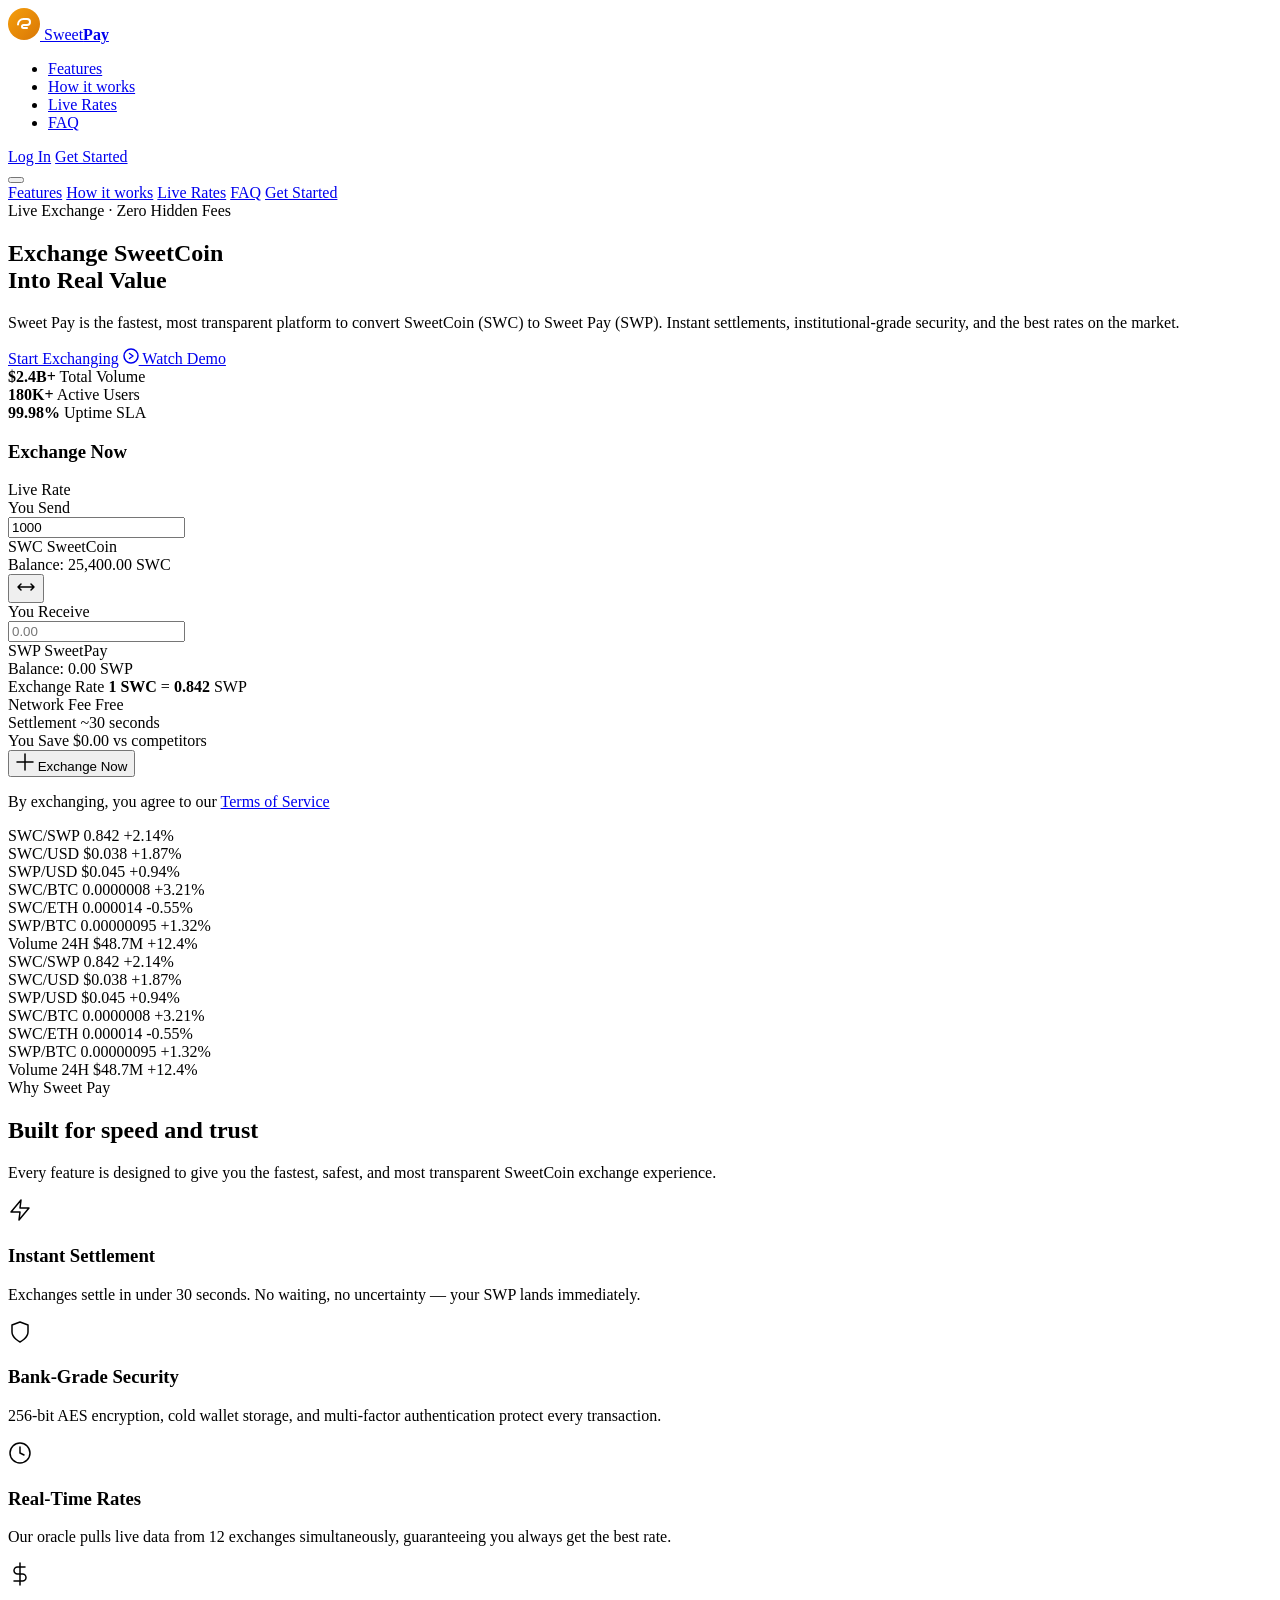
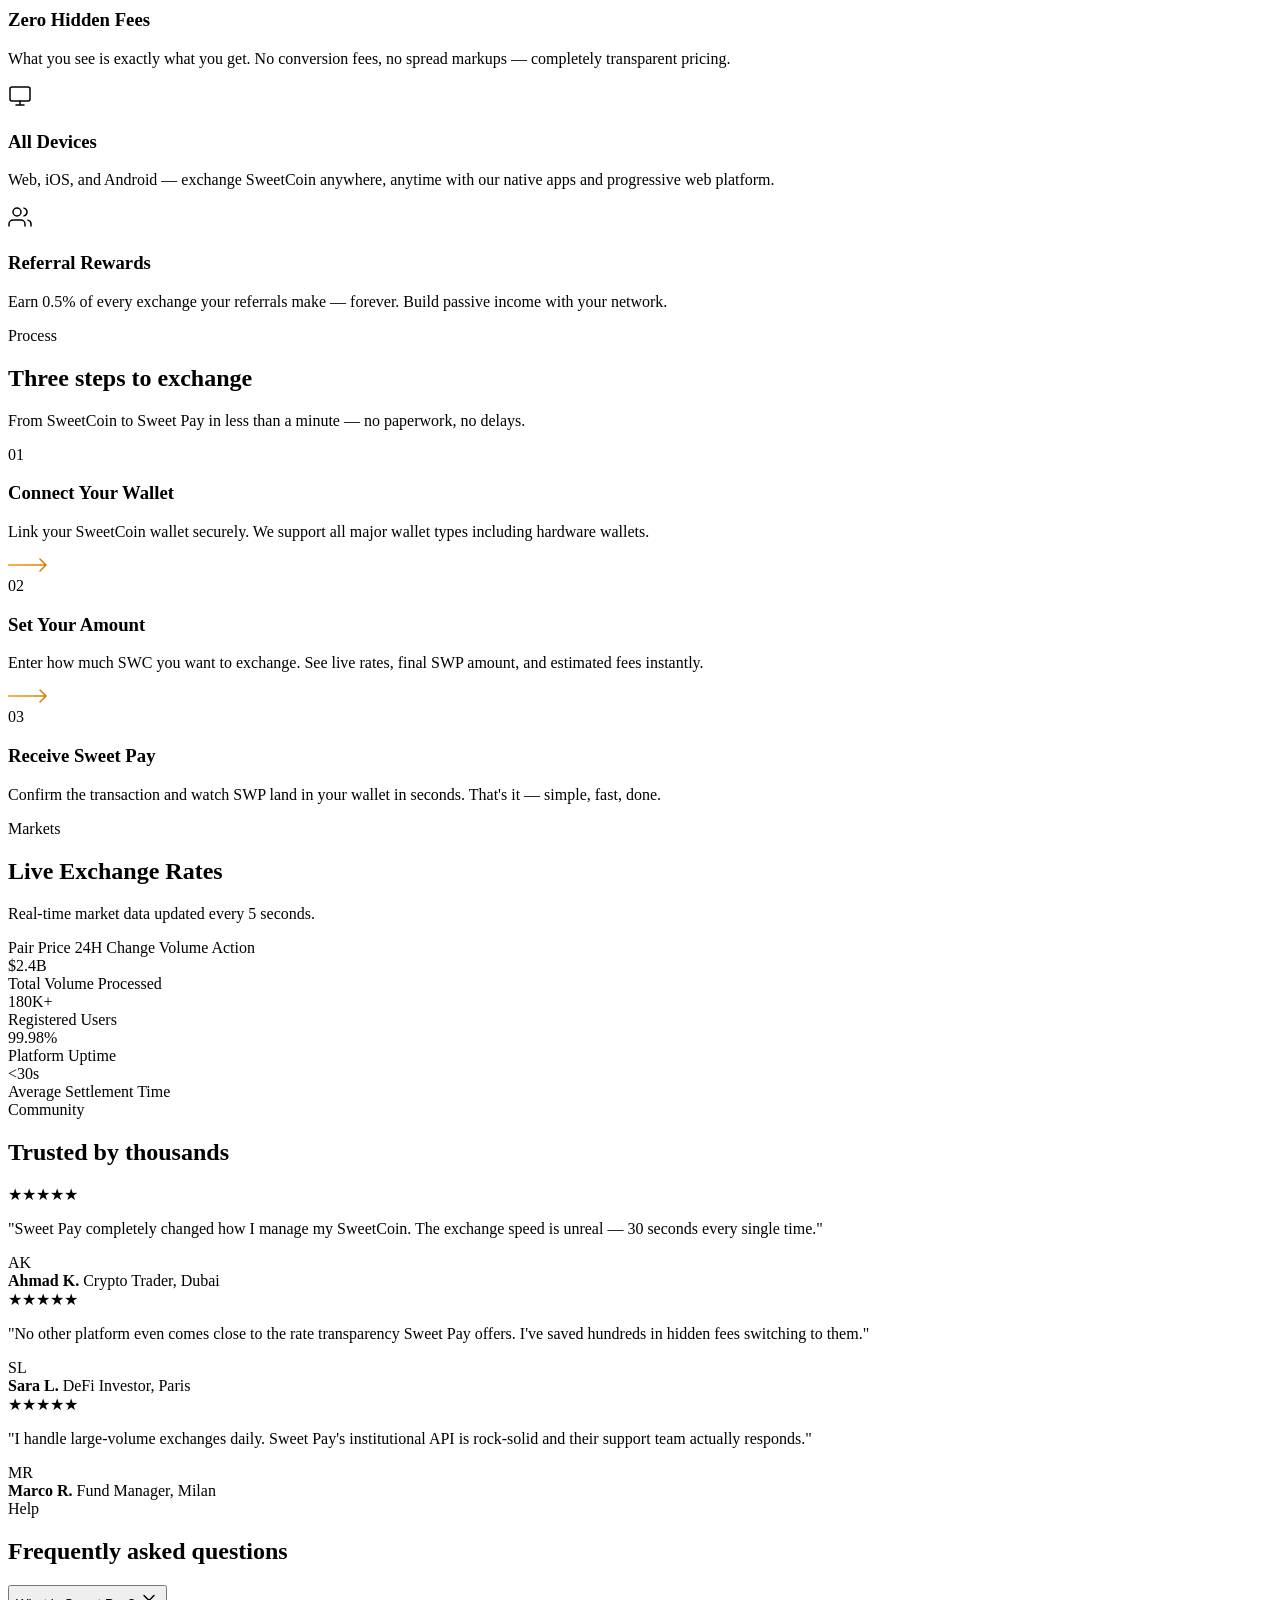
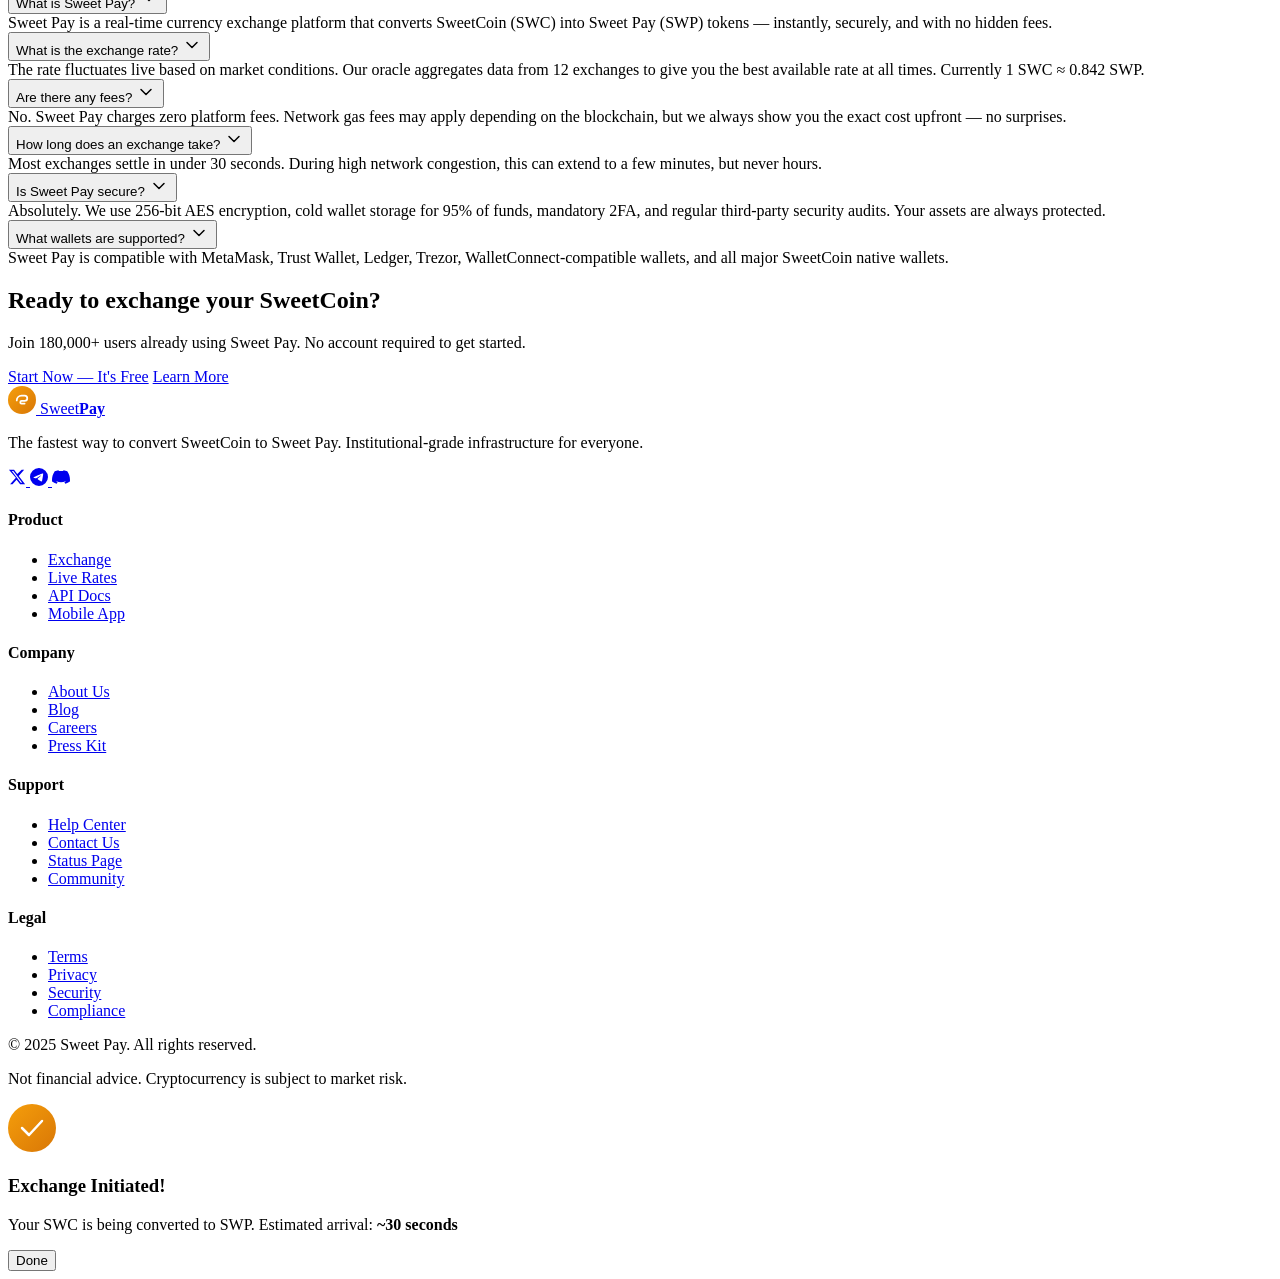
==== index.html @ 06b10bc6 "Add index.html" ====
<!DOCTYPE html>
<html lang="en">
<head>
  <meta charset="UTF-8" />
  <meta name="viewport" content="width=device-width, initial-scale=1.0" />
  <title>Sweet Pay — SweetCoin Exchange</title>
  <meta name="description" content="Sweet Pay is the fastest, most secure platform to convert SweetCoin (SWC) into Sweet Pay (SWP) instantly." />
  <link rel="icon" href="assets/images/favicon.svg" type="image/svg+xml" />
  <link rel="preconnect" href="https://fonts.googleapis.com" />
  <link rel="preconnect" href="https://fonts.gstatic.com" crossorigin />
  <link href="https://fonts.googleapis.com/css2?family=Inter:wght@300;400;500;600;700;800;900&family=Space+Grotesk:wght@400;500;600;700&display=swap" rel="stylesheet" />
  <link rel="stylesheet" href="assets/css/style.css" />
</head>
<body>

  <!-- NAV -->
  <nav class="nav" id="nav">
    <div class="nav__container">
      <a href="#" class="nav__logo">
        <span class="nav__logo-icon">
          <svg width="32" height="32" viewBox="0 0 32 32" fill="none"><circle cx="16" cy="16" r="16" fill="url(#lg1)"/><path d="M10 16.5C10 13.462 12.462 11 15.5 11H19a3 3 0 010 6h-3.5a1.5 1.5 0 000 3H19" stroke="#fff" stroke-width="2" stroke-linecap="round"/><defs><linearGradient id="lg1" x1="0" y1="0" x2="32" y2="32" gradientUnits="userSpaceOnUse"><stop stop-color="#f59e0b"/><stop offset="1" stop-color="#d97706"/></linearGradient></defs></svg>
        </span>
        <span>Sweet<strong>Pay</strong></span>
      </a>
      <ul class="nav__links">
        <li><a href="#features">Features</a></li>
        <li><a href="#how">How it works</a></li>
        <li><a href="#rates">Live Rates</a></li>
        <li><a href="#faq">FAQ</a></li>
      </ul>
      <div class="nav__actions">
        <a href="#exchange" class="btn btn--ghost">Log In</a>
        <a href="#exchange" class="btn btn--primary">Get Started</a>
      </div>
      <button class="nav__burger" id="burger" aria-label="Menu">
        <span></span><span></span><span></span>
      </button>
    </div>
    <div class="nav__mobile" id="mobile-menu">
      <a href="#features">Features</a>
      <a href="#how">How it works</a>
      <a href="#rates">Live Rates</a>
      <a href="#faq">FAQ</a>
      <a href="#exchange" class="btn btn--primary">Get Started</a>
    </div>
  </nav>

  <!-- HERO -->
  <section class="hero">
    <div class="hero__bg">
      <div class="hero__orb hero__orb--1"></div>
      <div class="hero__orb hero__orb--2"></div>
      <div class="hero__orb hero__orb--3"></div>
      <div class="hero__grid"></div>
    </div>
    <div class="container">
      <div class="hero__inner">
        <div class="hero__text" data-animate="fade-up">
          <div class="hero__badge">
            <span class="badge__dot"></span>
            Live Exchange · Zero Hidden Fees
          </div>
          <h1 class="hero__title">
            Exchange <span class="gradient-text">SweetCoin</span><br/>
            Into Real Value
          </h1>
          <p class="hero__subtitle">
            Sweet Pay is the fastest, most transparent platform to convert SweetCoin (SWC) to Sweet Pay (SWP). Instant settlements, institutional-grade security, and the best rates on the market.
          </p>
          <div class="hero__cta">
            <a href="#exchange" class="btn btn--primary btn--lg">Start Exchanging</a>
            <a href="#how" class="btn btn--ghost btn--lg">
              <svg width="16" height="16" viewBox="0 0 16 16" fill="none"><circle cx="8" cy="8" r="7" stroke="currentColor" stroke-width="1.5"/><path d="M6.5 5.5L10 8l-3.5 2.5" stroke="currentColor" stroke-width="1.5" stroke-linecap="round" stroke-linejoin="round"/></svg>
              Watch Demo
            </a>
          </div>
          <div class="hero__trust">
            <div class="trust__item">
              <strong>$2.4B+</strong>
              <span>Total Volume</span>
            </div>
            <div class="trust__divider"></div>
            <div class="trust__item">
              <strong>180K+</strong>
              <span>Active Users</span>
            </div>
            <div class="trust__divider"></div>
            <div class="trust__item">
              <strong>99.98%</strong>
              <span>Uptime SLA</span>
            </div>
          </div>
        </div>

        <!-- EXCHANGE WIDGET -->
        <div class="widget" id="exchange" data-animate="fade-left">
          <div class="widget__header">
            <h3>Exchange Now</h3>
            <div class="widget__rate-badge">
              <span class="rate__live"></span>
              Live Rate
            </div>
          </div>

          <div class="widget__body">
            <div class="field">
              <label class="field__label">You Send</label>
              <div class="field__input-wrap">
                <input type="number" id="swc-input" class="field__input" placeholder="0.00" value="1000" />
                <div class="field__token">
                  <span class="token__icon token__icon--swc">SWC</span>
                  <span class="token__name">SweetCoin</span>
                </div>
              </div>
              <div class="field__balance">Balance: <span id="swc-balance">25,400.00</span> SWC</div>
            </div>

            <button class="swap-btn" id="swap-btn" title="Swap currencies">
              <svg width="20" height="20" viewBox="0 0 20 20" fill="none"><path d="M5 7l-3 3 3 3M15 13l3-3-3-3M2 10h16" stroke="currentColor" stroke-width="1.5" stroke-linecap="round" stroke-linejoin="round"/></svg>
            </button>

            <div class="field">
              <label class="field__label">You Receive</label>
              <div class="field__input-wrap">
                <input type="number" id="swp-output" class="field__input field__input--output" placeholder="0.00" readonly />
                <div class="field__token">
                  <span class="token__icon token__icon--swp">SWP</span>
                  <span class="token__name">SweetPay</span>
                </div>
              </div>
              <div class="field__balance">Balance: <span id="swp-balance">0.00</span> SWP</div>
            </div>

            <div class="widget__info">
              <div class="info__row">
                <span>Exchange Rate</span>
                <span id="rate-display"><strong>1 SWC</strong> = <strong class="gradient-text" id="rate-val">0.842</strong> SWP</span>
              </div>
              <div class="info__row">
                <span>Network Fee</span>
                <span class="info__green">Free</span>
              </div>
              <div class="info__row">
                <span>Settlement</span>
                <span>~30 seconds</span>
              </div>
              <div class="info__row">
                <span>You Save</span>
                <span class="info__green" id="save-val">$0.00 vs competitors</span>
              </div>
            </div>

            <button class="btn btn--primary btn--full" id="exchange-btn">
              <svg width="18" height="18" viewBox="0 0 18 18" fill="none"><path d="M9 1v16M1 9h16" stroke="currentColor" stroke-width="1.5" stroke-linecap="round"/></svg>
              Exchange Now
            </button>

            <p class="widget__note">By exchanging, you agree to our <a href="#">Terms of Service</a></p>
          </div>
        </div>
      </div>
    </div>
  </section>

  <!-- TICKER -->
  <div class="ticker">
    <div class="ticker__track" id="ticker-track">
      <div class="ticker__item"><span class="ticker__sym">SWC/SWP</span> <span class="ticker__price" id="t1">0.842</span> <span class="ticker__up">+2.14%</span></div>
      <div class="ticker__item"><span class="ticker__sym">SWC/USD</span> <span class="ticker__price">$0.038</span> <span class="ticker__up">+1.87%</span></div>
      <div class="ticker__item"><span class="ticker__sym">SWP/USD</span> <span class="ticker__price">$0.045</span> <span class="ticker__up">+0.94%</span></div>
      <div class="ticker__item"><span class="ticker__sym">SWC/BTC</span> <span class="ticker__price">0.0000008</span> <span class="ticker__up">+3.21%</span></div>
      <div class="ticker__item"><span class="ticker__sym">SWC/ETH</span> <span class="ticker__price">0.000014</span> <span class="ticker__down">-0.55%</span></div>
      <div class="ticker__item"><span class="ticker__sym">SWP/BTC</span> <span class="ticker__price">0.00000095</span> <span class="ticker__up">+1.32%</span></div>
      <div class="ticker__item"><span class="ticker__sym">Volume 24H</span> <span class="ticker__price">$48.7M</span> <span class="ticker__up">+12.4%</span></div>
      <!-- duplicated for infinite scroll -->
      <div class="ticker__item"><span class="ticker__sym">SWC/SWP</span> <span class="ticker__price">0.842</span> <span class="ticker__up">+2.14%</span></div>
      <div class="ticker__item"><span class="ticker__sym">SWC/USD</span> <span class="ticker__price">$0.038</span> <span class="ticker__up">+1.87%</span></div>
      <div class="ticker__item"><span class="ticker__sym">SWP/USD</span> <span class="ticker__price">$0.045</span> <span class="ticker__up">+0.94%</span></div>
      <div class="ticker__item"><span class="ticker__sym">SWC/BTC</span> <span class="ticker__price">0.0000008</span> <span class="ticker__up">+3.21%</span></div>
      <div class="ticker__item"><span class="ticker__sym">SWC/ETH</span> <span class="ticker__price">0.000014</span> <span class="ticker__down">-0.55%</span></div>
      <div class="ticker__item"><span class="ticker__sym">SWP/BTC</span> <span class="ticker__price">0.00000095</span> <span class="ticker__up">+1.32%</span></div>
      <div class="ticker__item"><span class="ticker__sym">Volume 24H</span> <span class="ticker__price">$48.7M</span> <span class="ticker__up">+12.4%</span></div>
    </div>
  </div>

  <!-- FEATURES -->
  <section class="section" id="features">
    <div class="container">
      <div class="section__header" data-animate="fade-up">
        <div class="section__label">Why Sweet Pay</div>
        <h2 class="section__title">Built for <span class="gradient-text">speed</span> and <span class="gradient-text">trust</span></h2>
        <p class="section__desc">Every feature is designed to give you the fastest, safest, and most transparent SweetCoin exchange experience.</p>
      </div>
      <div class="features__grid">
        <div class="feature-card" data-animate="fade-up" style="--delay: 0s">
          <div class="feature-card__icon">
            <svg width="24" height="24" viewBox="0 0 24 24" fill="none"><path d="M13 2L3 14h9l-1 8 10-12h-9l1-8z" stroke="currentColor" stroke-width="1.5" stroke-linecap="round" stroke-linejoin="round"/></svg>
          </div>
          <h3>Instant Settlement</h3>
          <p>Exchanges settle in under 30 seconds. No waiting, no uncertainty — your SWP lands immediately.</p>
        </div>
        <div class="feature-card" data-animate="fade-up" style="--delay: 0.1s">
          <div class="feature-card__icon">
            <svg width="24" height="24" viewBox="0 0 24 24" fill="none"><path d="M12 22s8-4 8-10V5l-8-3-8 3v7c0 6 8 10 8 10z" stroke="currentColor" stroke-width="1.5" stroke-linecap="round" stroke-linejoin="round"/></svg>
          </div>
          <h3>Bank-Grade Security</h3>
          <p>256-bit AES encryption, cold wallet storage, and multi-factor authentication protect every transaction.</p>
        </div>
        <div class="feature-card" data-animate="fade-up" style="--delay: 0.2s">
          <div class="feature-card__icon">
            <svg width="24" height="24" viewBox="0 0 24 24" fill="none"><circle cx="12" cy="12" r="10" stroke="currentColor" stroke-width="1.5"/><path d="M12 6v6l4 2" stroke="currentColor" stroke-width="1.5" stroke-linecap="round"/></svg>
          </div>
          <h3>Real-Time Rates</h3>
          <p>Our oracle pulls live data from 12 exchanges simultaneously, guaranteeing you always get the best rate.</p>
        </div>
        <div class="feature-card" data-animate="fade-up" style="--delay: 0.3s">
          <div class="feature-card__icon">
            <svg width="24" height="24" viewBox="0 0 24 24" fill="none"><path d="M12 1v22M17 5H9.5a3.5 3.5 0 100 7h5a3.5 3.5 0 110 7H6" stroke="currentColor" stroke-width="1.5" stroke-linecap="round" stroke-linejoin="round"/></svg>
          </div>
          <h3>Zero Hidden Fees</h3>
          <p>What you see is exactly what you get. No conversion fees, no spread markups — completely transparent pricing.</p>
        </div>
        <div class="feature-card" data-animate="fade-up" style="--delay: 0.4s">
          <div class="feature-card__icon">
            <svg width="24" height="24" viewBox="0 0 24 24" fill="none"><rect x="2" y="3" width="20" height="14" rx="2" stroke="currentColor" stroke-width="1.5"/><path d="M8 21h8M12 17v4" stroke="currentColor" stroke-width="1.5" stroke-linecap="round"/></svg>
          </div>
          <h3>All Devices</h3>
          <p>Web, iOS, and Android — exchange SweetCoin anywhere, anytime with our native apps and progressive web platform.</p>
        </div>
        <div class="feature-card" data-animate="fade-up" style="--delay: 0.5s">
          <div class="feature-card__icon">
            <svg width="24" height="24" viewBox="0 0 24 24" fill="none"><path d="M17 21v-2a4 4 0 00-4-4H5a4 4 0 00-4 4v2M9 11a4 4 0 100-8 4 4 0 000 8zM23 21v-2a4 4 0 00-3-3.87M16 3.13a4 4 0 010 7.75" stroke="currentColor" stroke-width="1.5" stroke-linecap="round" stroke-linejoin="round"/></svg>
          </div>
          <h3>Referral Rewards</h3>
          <p>Earn 0.5% of every exchange your referrals make — forever. Build passive income with your network.</p>
        </div>
      </div>
    </div>
  </section>

  <!-- HOW IT WORKS -->
  <section class="section section--dark" id="how">
    <div class="container">
      <div class="section__header" data-animate="fade-up">
        <div class="section__label">Process</div>
        <h2 class="section__title">Three steps to <span class="gradient-text">exchange</span></h2>
        <p class="section__desc">From SweetCoin to Sweet Pay in less than a minute — no paperwork, no delays.</p>
      </div>
      <div class="steps">
        <div class="step" data-animate="fade-up" style="--delay: 0s">
          <div class="step__number">01</div>
          <div class="step__content">
            <h3>Connect Your Wallet</h3>
            <p>Link your SweetCoin wallet securely. We support all major wallet types including hardware wallets.</p>
          </div>
        </div>
        <div class="step__arrow">
          <svg width="40" height="16" viewBox="0 0 40 16" fill="none"><path d="M0 8h38M32 2l6 6-6 6" stroke="url(#ag)" stroke-width="1.5" stroke-linecap="round" stroke-linejoin="round"/><defs><linearGradient id="ag" x1="0" y1="8" x2="40" y2="8" gradientUnits="userSpaceOnUse"><stop stop-color="#f59e0b"/><stop offset="1" stop-color="#d97706"/></linearGradient></defs></svg>
        </div>
        <div class="step" data-animate="fade-up" style="--delay: 0.15s">
          <div class="step__number">02</div>
          <div class="step__content">
            <h3>Set Your Amount</h3>
            <p>Enter how much SWC you want to exchange. See live rates, final SWP amount, and estimated fees instantly.</p>
          </div>
        </div>
        <div class="step__arrow">
          <svg width="40" height="16" viewBox="0 0 40 16" fill="none"><path d="M0 8h38M32 2l6 6-6 6" stroke="url(#ag2)" stroke-width="1.5" stroke-linecap="round" stroke-linejoin="round"/><defs><linearGradient id="ag2" x1="0" y1="8" x2="40" y2="8" gradientUnits="userSpaceOnUse"><stop stop-color="#f59e0b"/><stop offset="1" stop-color="#d97706"/></linearGradient></defs></svg>
        </div>
        <div class="step" data-animate="fade-up" style="--delay: 0.3s">
          <div class="step__number">03</div>
          <div class="step__content">
            <h3>Receive Sweet Pay</h3>
            <p>Confirm the transaction and watch SWP land in your wallet in seconds. That's it — simple, fast, done.</p>
          </div>
        </div>
      </div>
    </div>
  </section>

  <!-- LIVE RATES -->
  <section class="section" id="rates">
    <div class="container">
      <div class="section__header" data-animate="fade-up">
        <div class="section__label">Markets</div>
        <h2 class="section__title">Live <span class="gradient-text">Exchange Rates</span></h2>
        <p class="section__desc">Real-time market data updated every 5 seconds.</p>
      </div>
      <div class="rates-table" data-animate="fade-up">
        <div class="rates-table__header">
          <span>Pair</span>
          <span>Price</span>
          <span>24H Change</span>
          <span>Volume</span>
          <span>Action</span>
        </div>
        <div class="rates-table__body" id="rates-body">
          <!-- populated by JS -->
        </div>
      </div>
    </div>
  </section>

  <!-- STATS -->
  <section class="section stats-section">
    <div class="container">
      <div class="stats__grid">
        <div class="stat-card" data-animate="fade-up" style="--delay:0s">
          <div class="stat-card__value" data-count="2400000000">$2.4B</div>
          <div class="stat-card__label">Total Volume Processed</div>
        </div>
        <div class="stat-card" data-animate="fade-up" style="--delay:0.1s">
          <div class="stat-card__value" data-count="180000">180K+</div>
          <div class="stat-card__label">Registered Users</div>
        </div>
        <div class="stat-card" data-animate="fade-up" style="--delay:0.2s">
          <div class="stat-card__value">99.98%</div>
          <div class="stat-card__label">Platform Uptime</div>
        </div>
        <div class="stat-card" data-animate="fade-up" style="--delay:0.3s">
          <div class="stat-card__value">&lt;30s</div>
          <div class="stat-card__label">Average Settlement Time</div>
        </div>
      </div>
    </div>
  </section>

  <!-- TESTIMONIALS -->
  <section class="section section--dark">
    <div class="container">
      <div class="section__header" data-animate="fade-up">
        <div class="section__label">Community</div>
        <h2 class="section__title">Trusted by <span class="gradient-text">thousands</span></h2>
      </div>
      <div class="testimonials" data-animate="fade-up">
        <div class="testimonial">
          <div class="testimonial__stars">★★★★★</div>
          <p>"Sweet Pay completely changed how I manage my SweetCoin. The exchange speed is unreal — 30 seconds every single time."</p>
          <div class="testimonial__author">
            <div class="testimonial__avatar">AK</div>
            <div>
              <strong>Ahmad K.</strong>
              <span>Crypto Trader, Dubai</span>
            </div>
          </div>
        </div>
        <div class="testimonial">
          <div class="testimonial__stars">★★★★★</div>
          <p>"No other platform even comes close to the rate transparency Sweet Pay offers. I've saved hundreds in hidden fees switching to them."</p>
          <div class="testimonial__author">
            <div class="testimonial__avatar">SL</div>
            <div>
              <strong>Sara L.</strong>
              <span>DeFi Investor, Paris</span>
            </div>
          </div>
        </div>
        <div class="testimonial">
          <div class="testimonial__stars">★★★★★</div>
          <p>"I handle large-volume exchanges daily. Sweet Pay's institutional API is rock-solid and their support team actually responds."</p>
          <div class="testimonial__author">
            <div class="testimonial__avatar">MR</div>
            <div>
              <strong>Marco R.</strong>
              <span>Fund Manager, Milan</span>
            </div>
          </div>
        </div>
      </div>
    </div>
  </section>

  <!-- FAQ -->
  <section class="section" id="faq">
    <div class="container">
      <div class="section__header" data-animate="fade-up">
        <div class="section__label">Help</div>
        <h2 class="section__title">Frequently asked <span class="gradient-text">questions</span></h2>
      </div>
      <div class="faq__list" data-animate="fade-up">
        <div class="faq__item">
          <button class="faq__question">
            What is Sweet Pay?
            <svg class="faq__arrow" width="20" height="20" viewBox="0 0 20 20" fill="none"><path d="M5 7.5l5 5 5-5" stroke="currentColor" stroke-width="1.5" stroke-linecap="round" stroke-linejoin="round"/></svg>
          </button>
          <div class="faq__answer">Sweet Pay is a real-time currency exchange platform that converts SweetCoin (SWC) into Sweet Pay (SWP) tokens — instantly, securely, and with no hidden fees.</div>
        </div>
        <div class="faq__item">
          <button class="faq__question">
            What is the exchange rate?
            <svg class="faq__arrow" width="20" height="20" viewBox="0 0 20 20" fill="none"><path d="M5 7.5l5 5 5-5" stroke="currentColor" stroke-width="1.5" stroke-linecap="round" stroke-linejoin="round"/></svg>
          </button>
          <div class="faq__answer">The rate fluctuates live based on market conditions. Our oracle aggregates data from 12 exchanges to give you the best available rate at all times. Currently 1 SWC ≈ 0.842 SWP.</div>
        </div>
        <div class="faq__item">
          <button class="faq__question">
            Are there any fees?
            <svg class="faq__arrow" width="20" height="20" viewBox="0 0 20 20" fill="none"><path d="M5 7.5l5 5 5-5" stroke="currentColor" stroke-width="1.5" stroke-linecap="round" stroke-linejoin="round"/></svg>
          </button>
          <div class="faq__answer">No. Sweet Pay charges zero platform fees. Network gas fees may apply depending on the blockchain, but we always show you the exact cost upfront — no surprises.</div>
        </div>
        <div class="faq__item">
          <button class="faq__question">
            How long does an exchange take?
            <svg class="faq__arrow" width="20" height="20" viewBox="0 0 20 20" fill="none"><path d="M5 7.5l5 5 5-5" stroke="currentColor" stroke-width="1.5" stroke-linecap="round" stroke-linejoin="round"/></svg>
          </button>
          <div class="faq__answer">Most exchanges settle in under 30 seconds. During high network congestion, this can extend to a few minutes, but never hours.</div>
        </div>
        <div class="faq__item">
          <button class="faq__question">
            Is Sweet Pay secure?
            <svg class="faq__arrow" width="20" height="20" viewBox="0 0 20 20" fill="none"><path d="M5 7.5l5 5 5-5" stroke="currentColor" stroke-width="1.5" stroke-linecap="round" stroke-linejoin="round"/></svg>
          </button>
          <div class="faq__answer">Absolutely. We use 256-bit AES encryption, cold wallet storage for 95% of funds, mandatory 2FA, and regular third-party security audits. Your assets are always protected.</div>
        </div>
        <div class="faq__item">
          <button class="faq__question">
            What wallets are supported?
            <svg class="faq__arrow" width="20" height="20" viewBox="0 0 20 20" fill="none"><path d="M5 7.5l5 5 5-5" stroke="currentColor" stroke-width="1.5" stroke-linecap="round" stroke-linejoin="round"/></svg>
          </button>
          <div class="faq__answer">Sweet Pay is compatible with MetaMask, Trust Wallet, Ledger, Trezor, WalletConnect-compatible wallets, and all major SweetCoin native wallets.</div>
        </div>
      </div>
    </div>
  </section>

  <!-- CTA BANNER -->
  <section class="cta-section">
    <div class="container">
      <div class="cta-card" data-animate="fade-up">
        <div class="cta-card__bg"></div>
        <div class="cta-card__content">
          <h2>Ready to exchange your <span class="gradient-text">SweetCoin?</span></h2>
          <p>Join 180,000+ users already using Sweet Pay. No account required to get started.</p>
          <div class="cta-card__actions">
            <a href="#exchange" class="btn btn--primary btn--lg">Start Now — It's Free</a>
            <a href="#features" class="btn btn--ghost btn--lg">Learn More</a>
          </div>
        </div>
      </div>
    </div>
  </section>

  <!-- FOOTER -->
  <footer class="footer">
    <div class="container">
      <div class="footer__top">
        <div class="footer__brand">
          <a href="#" class="nav__logo">
            <span class="nav__logo-icon">
              <svg width="28" height="28" viewBox="0 0 32 32" fill="none"><circle cx="16" cy="16" r="16" fill="url(#lg2)"/><path d="M10 16.5C10 13.462 12.462 11 15.5 11H19a3 3 0 010 6h-3.5a1.5 1.5 0 000 3H19" stroke="#fff" stroke-width="2" stroke-linecap="round"/><defs><linearGradient id="lg2" x1="0" y1="0" x2="32" y2="32" gradientUnits="userSpaceOnUse"><stop stop-color="#f59e0b"/><stop offset="1" stop-color="#d97706"/></linearGradient></defs></svg>
            </span>
            Sweet<strong>Pay</strong>
          </a>
          <p>The fastest way to convert SweetCoin to Sweet Pay. Institutional-grade infrastructure for everyone.</p>
          <div class="footer__socials">
            <a href="#" aria-label="Twitter">
              <svg width="18" height="18" viewBox="0 0 24 24" fill="currentColor"><path d="M18.244 2.25h3.308l-7.227 8.26 8.502 11.24H16.17l-4.714-6.231-5.401 6.231H2.746l7.73-8.835L1.254 2.25H8.08l4.254 5.622zm-1.161 17.52h1.833L7.084 4.126H5.117z"/></svg>
            </a>
            <a href="#" aria-label="Telegram">
              <svg width="18" height="18" viewBox="0 0 24 24" fill="currentColor"><path d="M11.944 0A12 12 0 0 0 0 12a12 12 0 0 0 12 12 12 12 0 0 0 12-12A12 12 0 0 0 12 0a12 12 0 0 0-.056 0zm4.962 7.224c.1-.002.321.023.465.14a.506.506 0 0 1 .171.325c.016.093.036.306.02.472-.18 1.898-.96 6.504-1.36 8.627-.168.9-.499 1.201-.82 1.23-.696.065-1.225-.46-1.9-.902-1.056-.693-1.653-1.124-2.678-1.8-1.185-.78-.417-1.21.258-1.91.177-.184 3.247-2.977 3.307-3.23.007-.032.014-.15-.056-.212s-.174-.041-.249-.024c-.106.024-1.793 1.14-5.061 3.345-.48.33-.913.49-1.302.48-.428-.008-1.252-.241-1.865-.44-.752-.245-1.349-.374-1.297-.789.027-.216.325-.437.893-.663 3.498-1.524 5.83-2.529 6.998-3.014 3.332-1.386 4.025-1.627 4.476-1.635z"/></svg>
            </a>
            <a href="#" aria-label="Discord">
              <svg width="18" height="18" viewBox="0 0 24 24" fill="currentColor"><path d="M20.317 4.37a19.791 19.791 0 00-4.885-1.515.074.074 0 00-.079.037c-.21.375-.444.864-.608 1.25a18.27 18.27 0 00-5.487 0 12.64 12.64 0 00-.617-1.25.077.077 0 00-.079-.037A19.736 19.736 0 003.677 4.37a.07.07 0 00-.032.027C.533 9.046-.32 13.58.099 18.057.1 18.08.112 18.1.13 18.114a19.9 19.9 0 005.993 3.03.078.078 0 00.084-.028c.462-.63.874-1.295 1.226-1.994a.076.076 0 00-.041-.106 13.107 13.107 0 01-1.872-.892.077.077 0 01-.008-.128 10.2 10.2 0 00.372-.292.074.074 0 01.077-.01c3.928 1.793 8.18 1.793 12.062 0a.074.074 0 01.078.01c.12.098.246.198.373.292a.077.077 0 01-.006.127 12.299 12.299 0 01-1.873.892.077.077 0 00-.041.107c.36.698.772 1.362 1.225 1.993a.076.076 0 00.084.028 19.839 19.839 0 006.002-3.03.077.077 0 00.032-.054c.5-5.177-.838-9.674-3.549-13.66a.061.061 0 00-.031-.03z"/></svg>
            </a>
          </div>
        </div>
        <div class="footer__links">
          <div class="footer__col">
            <h4>Product</h4>
            <ul>
              <li><a href="#">Exchange</a></li>
              <li><a href="#">Live Rates</a></li>
              <li><a href="#">API Docs</a></li>
              <li><a href="#">Mobile App</a></li>
            </ul>
          </div>
          <div class="footer__col">
            <h4>Company</h4>
            <ul>
              <li><a href="#">About Us</a></li>
              <li><a href="#">Blog</a></li>
              <li><a href="#">Careers</a></li>
              <li><a href="#">Press Kit</a></li>
            </ul>
          </div>
          <div class="footer__col">
            <h4>Support</h4>
            <ul>
              <li><a href="#">Help Center</a></li>
              <li><a href="#">Contact Us</a></li>
              <li><a href="#">Status Page</a></li>
              <li><a href="#">Community</a></li>
            </ul>
          </div>
          <div class="footer__col">
            <h4>Legal</h4>
            <ul>
              <li><a href="#">Terms</a></li>
              <li><a href="#">Privacy</a></li>
              <li><a href="#">Security</a></li>
              <li><a href="#">Compliance</a></li>
            </ul>
          </div>
        </div>
      </div>
      <div class="footer__bottom">
        <p>&copy; 2025 Sweet Pay. All rights reserved.</p>
        <p class="footer__disclaimer">Not financial advice. Cryptocurrency is subject to market risk.</p>
      </div>
    </div>
  </footer>

  <!-- MODAL -->
  <div class="modal" id="success-modal">
    <div class="modal__overlay" id="modal-overlay"></div>
    <div class="modal__box">
      <div class="modal__icon">
        <svg width="48" height="48" viewBox="0 0 48 48" fill="none"><circle cx="24" cy="24" r="24" fill="url(#mlg)"/><path d="M14 24l7 7 13-14" stroke="#fff" stroke-width="2.5" stroke-linecap="round" stroke-linejoin="round"/><defs><linearGradient id="mlg" x1="0" y1="0" x2="48" y2="48" gradientUnits="userSpaceOnUse"><stop stop-color="#f59e0b"/><stop offset="1" stop-color="#d97706"/></linearGradient></defs></svg>
      </div>
      <h3>Exchange Initiated!</h3>
      <p id="modal-msg">Your SWC is being converted to SWP. Estimated arrival: <strong>~30 seconds</strong></p>
      <button class="btn btn--primary btn--full" id="modal-close">Done</button>
    </div>
  </div>

  <script src="assets/js/main.js"></script>
</body>
</html>
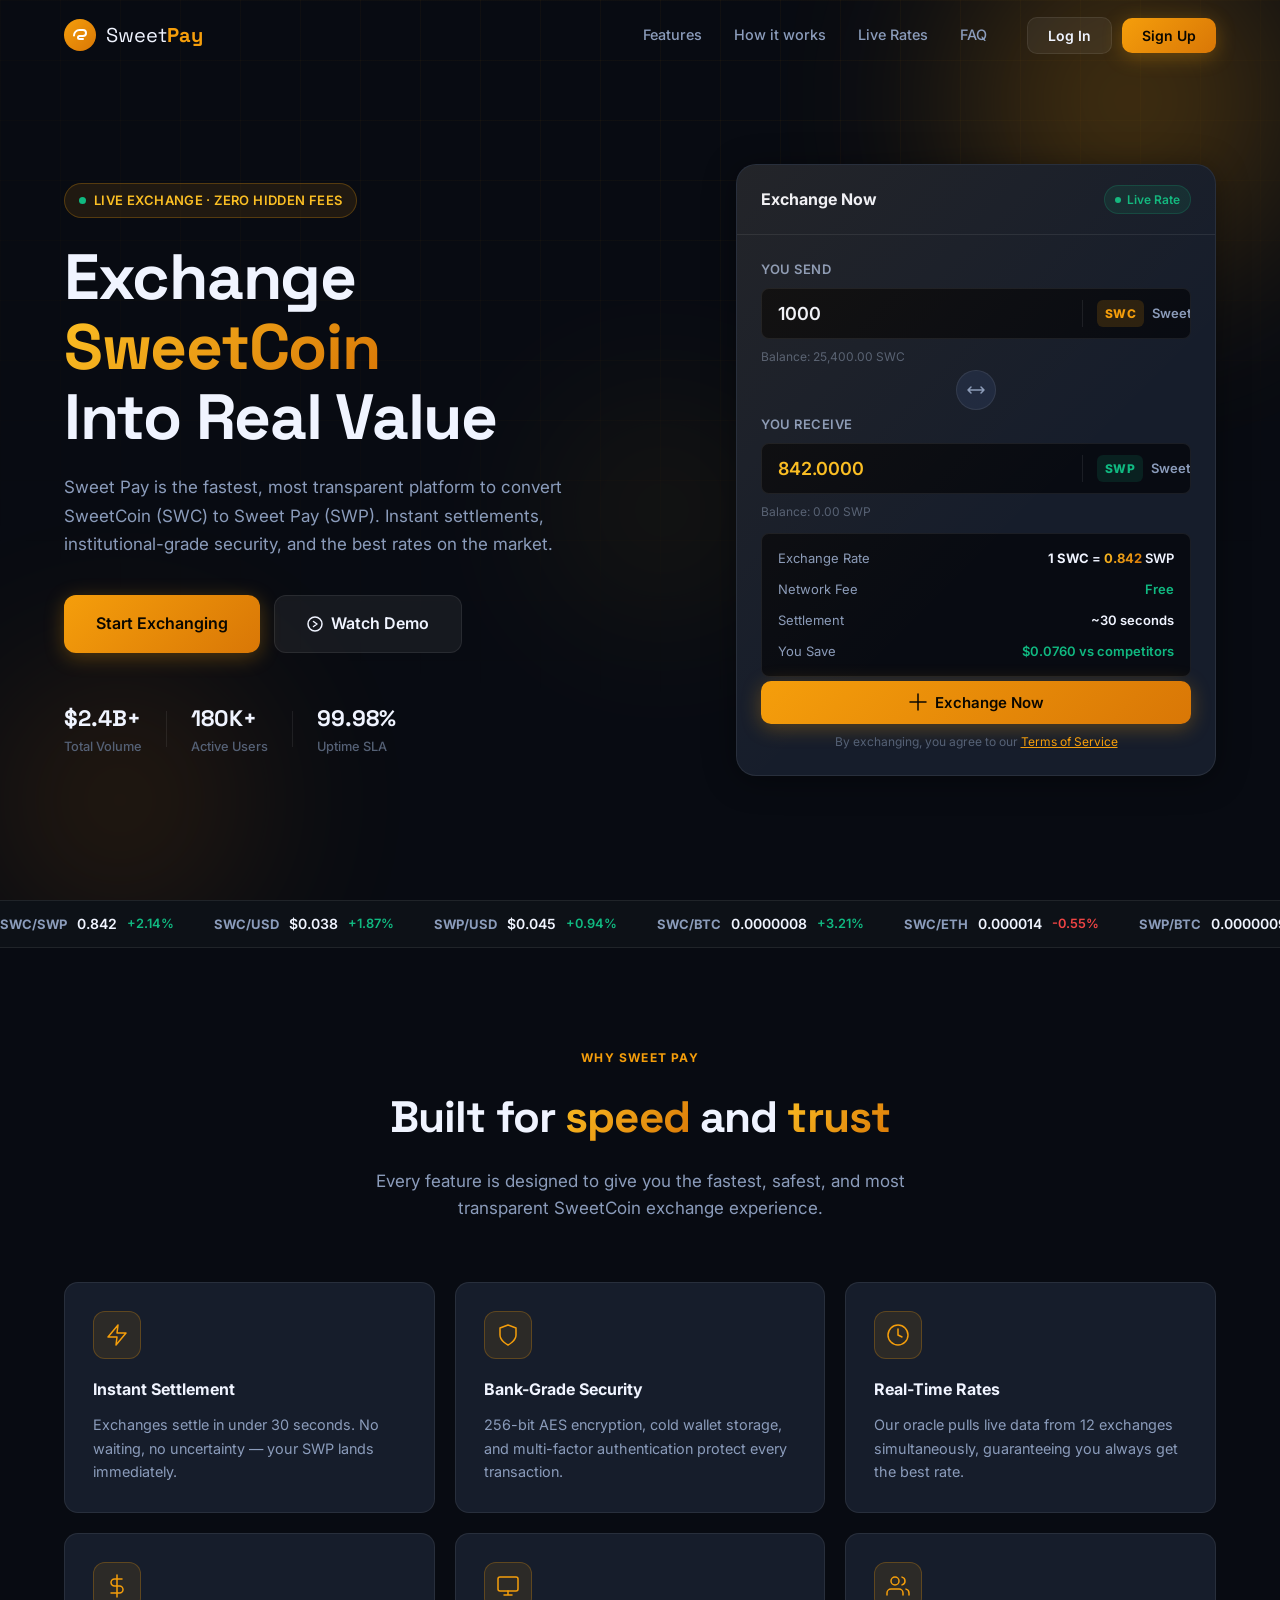
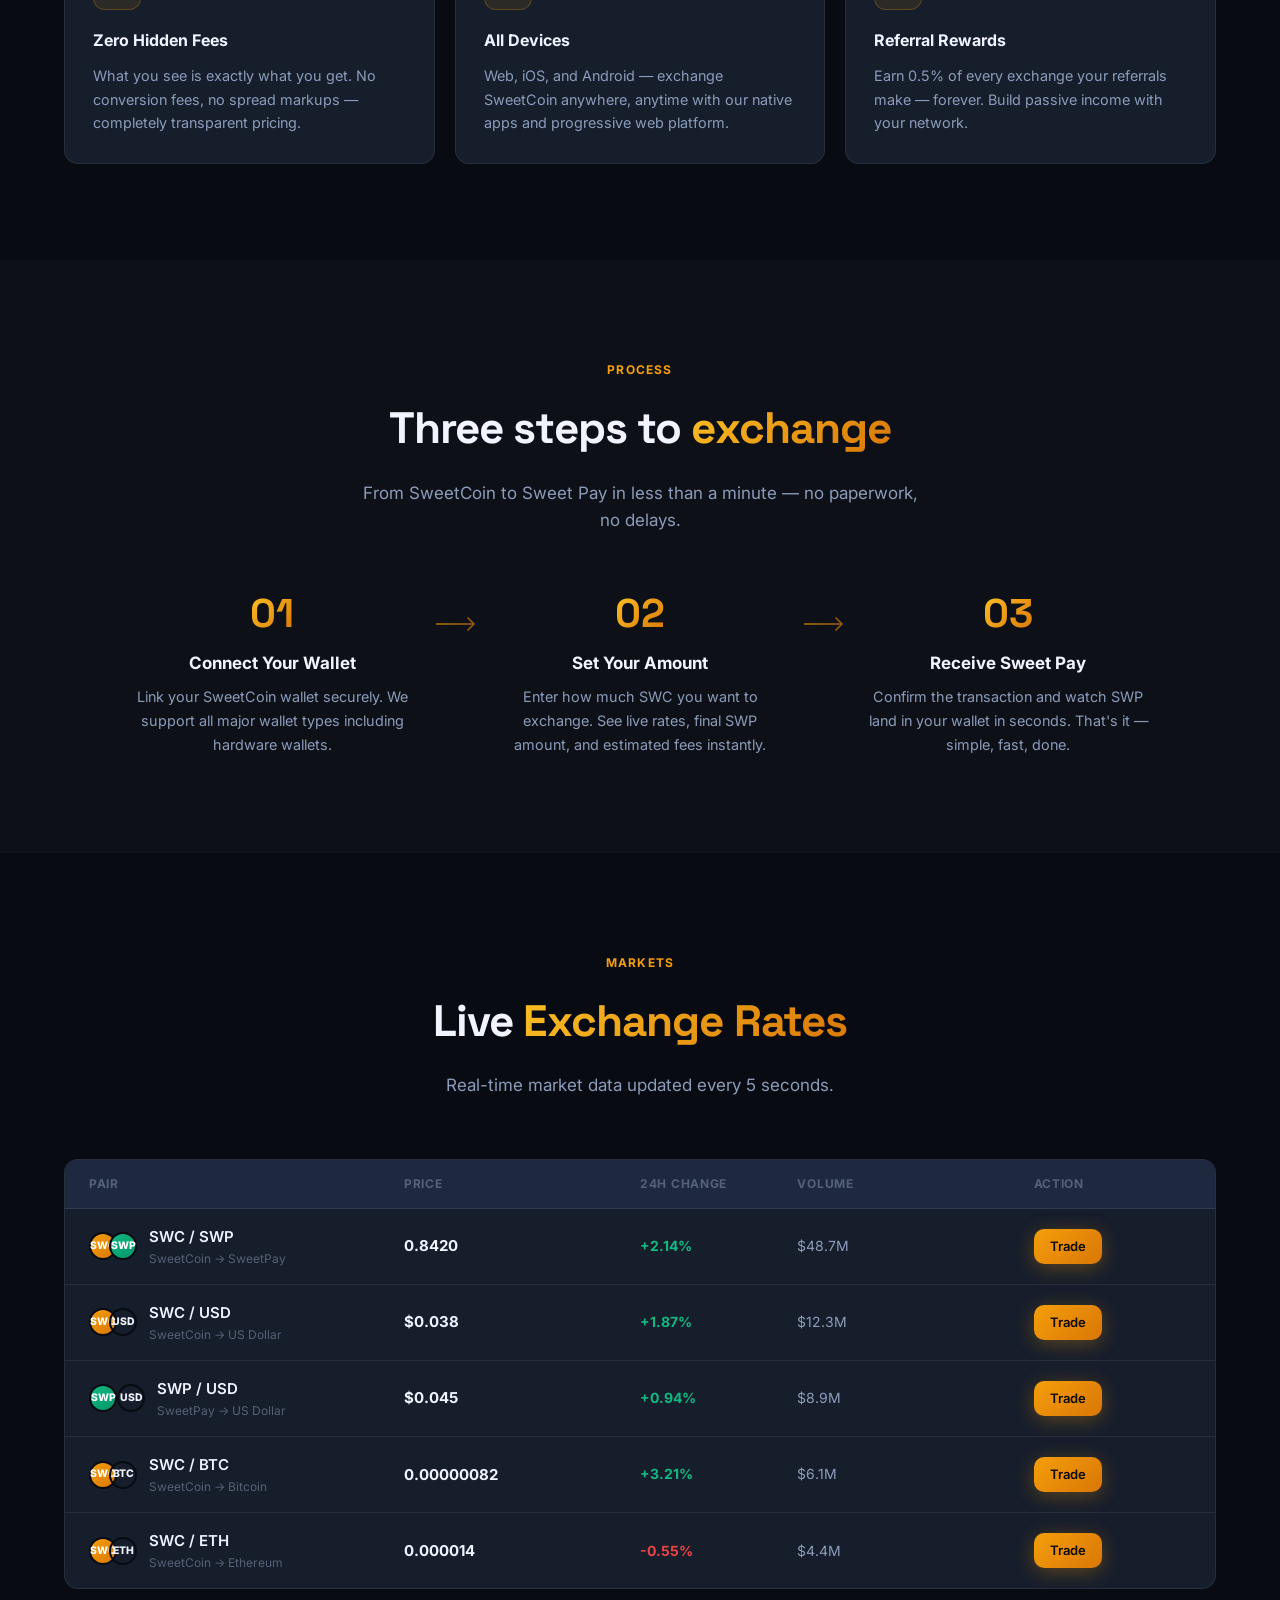
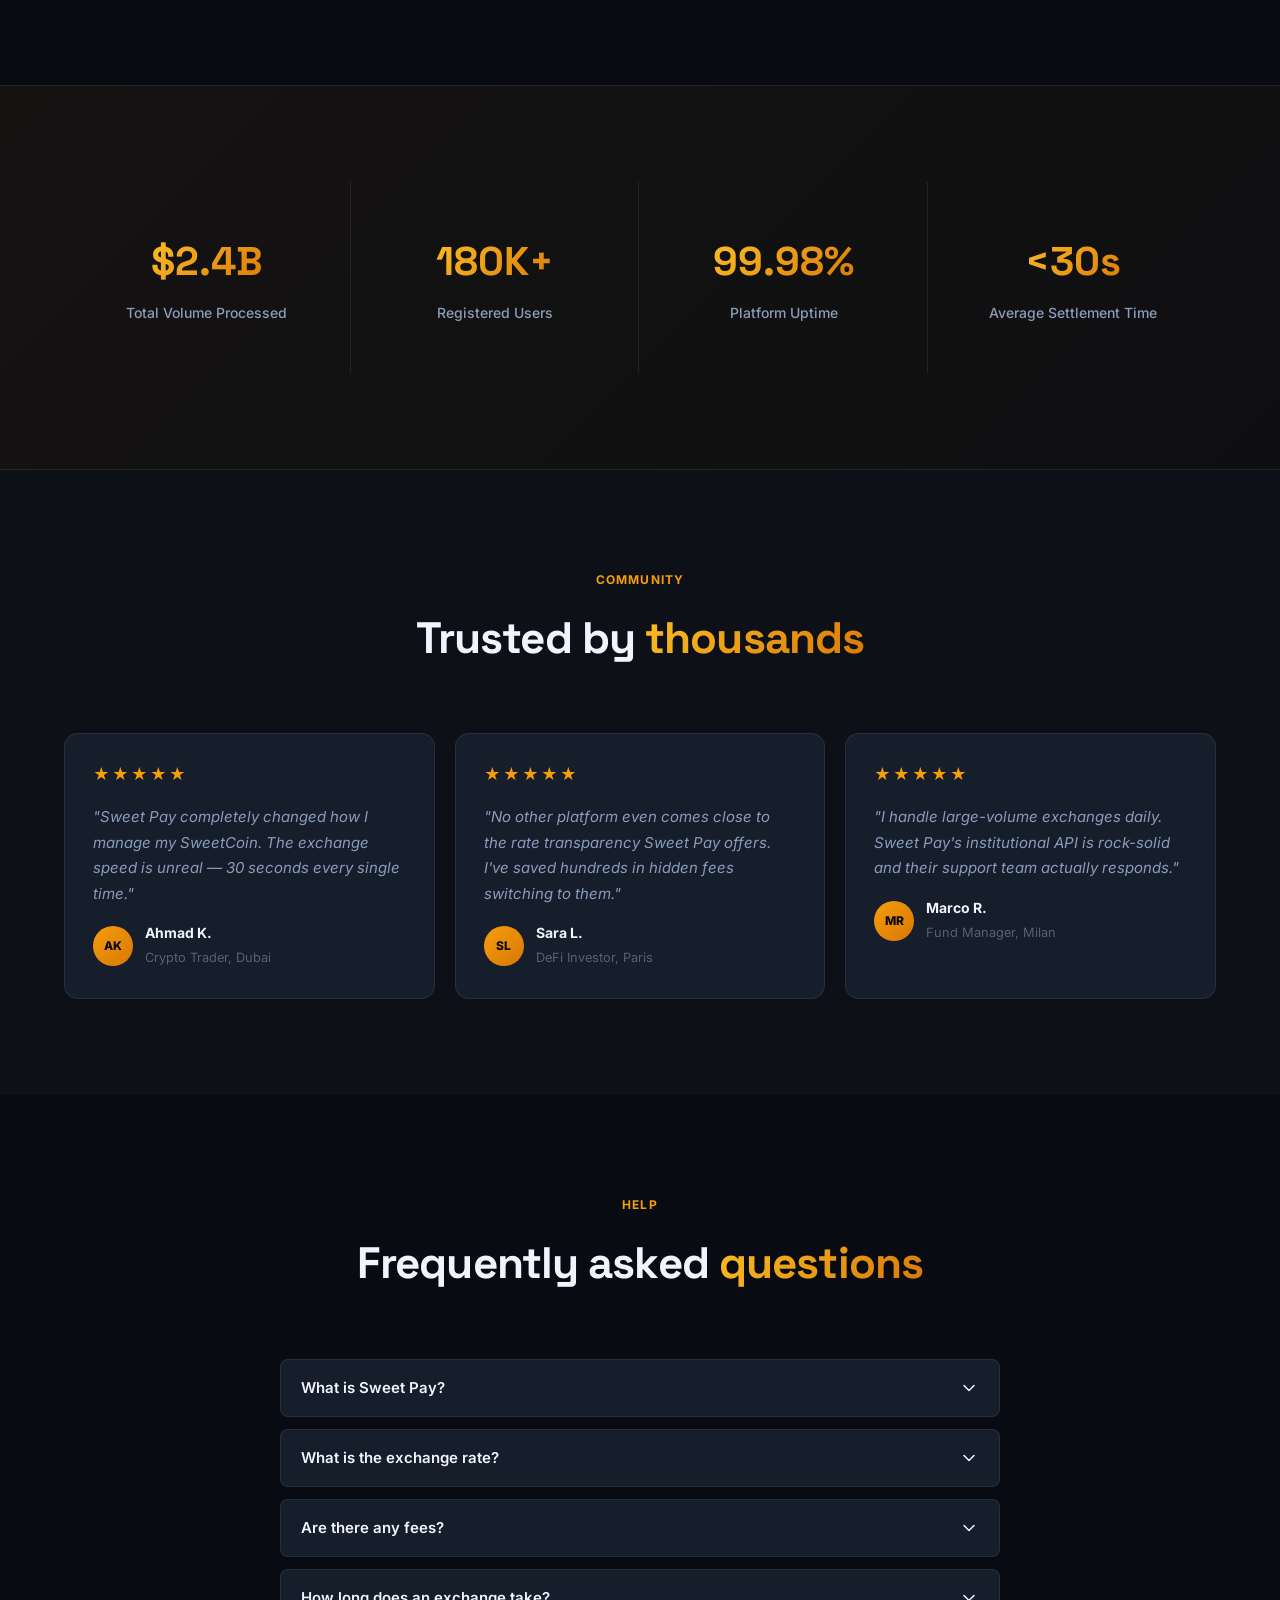
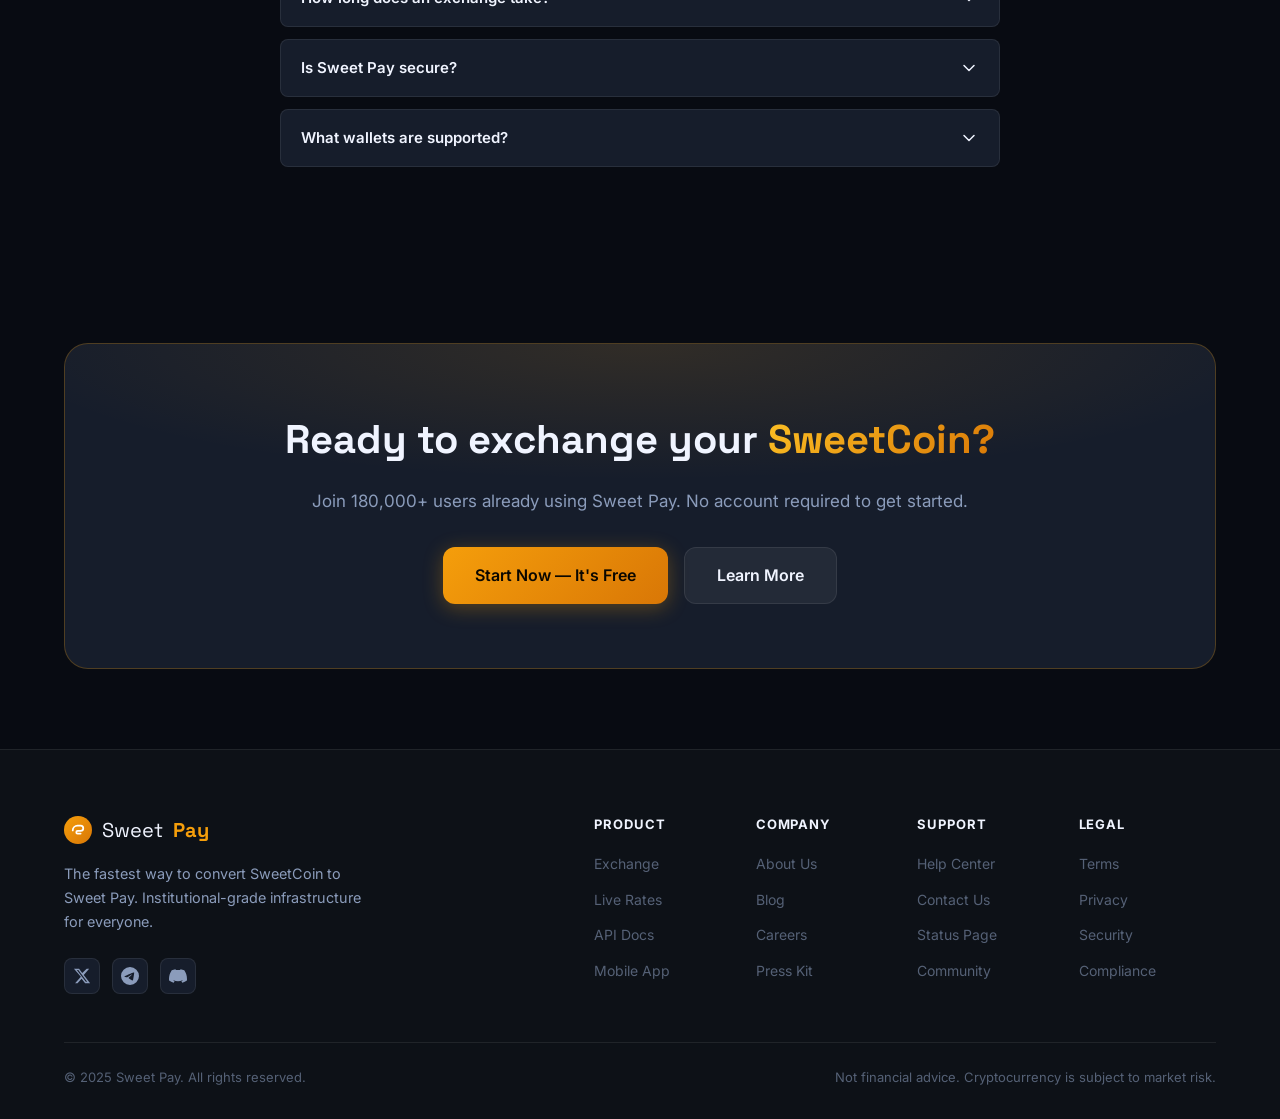
==== commit 81070d5f: "Update index.html" ====
--- a/index.html
+++ b/index.html
@@ -28,9 +28,9 @@
         <li><a href="#rates">Live Rates</a></li>
         <li><a href="#faq">FAQ</a></li>
       </ul>
-      <div class="nav__actions">
-        <a href="#exchange" class="btn btn--ghost">Log In</a>
-        <a href="#exchange" class="btn btn--primary">Get Started</a>
+      <div class="nav__actions" id="nav-actions">
+        <button class="btn btn--ghost" id="nav-login-btn">Log In</button>
+        <button class="btn btn--primary" id="nav-signup-btn">Sign Up</button>
       </div>
       <button class="nav__burger" id="burger" aria-label="Menu">
         <span></span><span></span><span></span>
@@ -41,9 +41,161 @@
       <a href="#how">How it works</a>
       <a href="#rates">Live Rates</a>
       <a href="#faq">FAQ</a>
-      <a href="#exchange" class="btn btn--primary">Get Started</a>
+      <button class="btn btn--primary" id="nav-signup-btn-mob" style="margin-top:8px;">Sign Up</button>
     </div>
   </nav>
+
+  <!-- ══════════════ AUTH MODALS ══════════════ -->
+
+  <!-- LOGIN MODAL -->
+  <div class="auth-modal" id="login-modal" role="dialog" aria-modal="true" aria-label="Login">
+    <div class="auth-modal__overlay" data-close="login-modal"></div>
+    <div class="auth-modal__box">
+      <button class="auth-modal__close" data-close="login-modal" aria-label="Close">&times;</button>
+      <div class="auth-modal__logo">
+        <svg width="36" height="36" viewBox="0 0 32 32" fill="none"><circle cx="16" cy="16" r="16" fill="url(#amlg1)"/><path d="M10 16.5C10 13.462 12.462 11 15.5 11H19a3 3 0 010 6h-3.5a1.5 1.5 0 000 3H19" stroke="#fff" stroke-width="2" stroke-linecap="round"/><defs><linearGradient id="amlg1" x1="0" y1="0" x2="32" y2="32" gradientUnits="userSpaceOnUse"><stop stop-color="#f59e0b"/><stop offset="1" stop-color="#d97706"/></linearGradient></defs></svg>
+        <span>Sweet<strong>Pay</strong></span>
+      </div>
+      <h2 class="auth-modal__title">Welcome back</h2>
+      <p class="auth-modal__sub">Sign in to your Sweet Pay account</p>
+
+      <form class="auth-form" id="login-form" novalidate>
+        <div class="auth-field">
+          <label for="login-email">Email address</label>
+          <div class="auth-field__wrap">
+            <svg class="auth-field__icon" width="16" height="16" viewBox="0 0 16 16" fill="none"><path d="M2 4l6 5 6-5M2 4h12v9H2V4z" stroke="currentColor" stroke-width="1.2" stroke-linecap="round" stroke-linejoin="round"/></svg>
+            <input type="email" id="login-email" placeholder="you@example.com" autocomplete="email" required />
+          </div>
+          <span class="auth-field__err" id="login-email-err"></span>
+        </div>
+        <div class="auth-field">
+          <label for="login-password">
+            Password
+            <a href="#" class="auth-field__forgot" tabindex="-1">Forgot password?</a>
+          </label>
+          <div class="auth-field__wrap">
+            <svg class="auth-field__icon" width="16" height="16" viewBox="0 0 16 16" fill="none"><rect x="3" y="7" width="10" height="7" rx="1.5" stroke="currentColor" stroke-width="1.2"/><path d="M5 7V5a3 3 0 016 0v2" stroke="currentColor" stroke-width="1.2" stroke-linecap="round"/></svg>
+            <input type="password" id="login-password" placeholder="••••••••" autocomplete="current-password" required />
+            <button type="button" class="auth-field__eye" data-target="login-password" aria-label="Show password">
+              <svg width="15" height="15" viewBox="0 0 24 24" fill="none"><path d="M1 12s4-8 11-8 11 8 11 8-4 8-11 8-11-8-11-8z" stroke="currentColor" stroke-width="1.5"/><circle cx="12" cy="12" r="3" stroke="currentColor" stroke-width="1.5"/></svg>
+            </button>
+          </div>
+          <span class="auth-field__err" id="login-pass-err"></span>
+        </div>
+        <div class="auth-field auth-field--check">
+          <label class="auth-check">
+            <input type="checkbox" id="login-remember" />
+            <span class="auth-check__box"></span>
+            Remember me for 30 days
+          </label>
+        </div>
+        <div class="auth-field__err auth-field__err--center" id="login-global-err"></div>
+        <button type="submit" class="btn btn--primary btn--full auth-submit" id="login-submit">
+          <span class="auth-submit__text">Sign In</span>
+          <span class="auth-submit__loader" hidden>
+            <svg width="18" height="18" viewBox="0 0 24 24" fill="none" class="spin"><circle cx="12" cy="12" r="10" stroke="currentColor" stroke-width="2" stroke-dasharray="60" stroke-dashoffset="20"/></svg>
+          </span>
+        </button>
+      </form>
+
+      <p class="auth-modal__switch">
+        Don't have an account?
+        <button type="button" class="auth-switch-btn" data-open="signup-modal" data-close-self="login-modal">Create one</button>
+      </p>
+    </div>
+  </div>
+
+  <!-- SIGNUP MODAL -->
+  <div class="auth-modal" id="signup-modal" role="dialog" aria-modal="true" aria-label="Sign Up">
+    <div class="auth-modal__overlay" data-close="signup-modal"></div>
+    <div class="auth-modal__box">
+      <button class="auth-modal__close" data-close="signup-modal" aria-label="Close">&times;</button>
+      <div class="auth-modal__logo">
+        <svg width="36" height="36" viewBox="0 0 32 32" fill="none"><circle cx="16" cy="16" r="16" fill="url(#amlg2)"/><path d="M10 16.5C10 13.462 12.462 11 15.5 11H19a3 3 0 010 6h-3.5a1.5 1.5 0 000 3H19" stroke="#fff" stroke-width="2" stroke-linecap="round"/><defs><linearGradient id="amlg2" x1="0" y1="0" x2="32" y2="32" gradientUnits="userSpaceOnUse"><stop stop-color="#f59e0b"/><stop offset="1" stop-color="#d97706"/></linearGradient></defs></svg>
+        <span>Sweet<strong>Pay</strong></span>
+      </div>
+      <h2 class="auth-modal__title">Create your account</h2>
+      <p class="auth-modal__sub">Start exchanging SweetCoin in seconds</p>
+
+      <form class="auth-form" id="signup-form" novalidate>
+        <div class="auth-field">
+          <label for="signup-name">Full name</label>
+          <div class="auth-field__wrap">
+            <svg class="auth-field__icon" width="16" height="16" viewBox="0 0 16 16" fill="none"><circle cx="8" cy="5" r="3" stroke="currentColor" stroke-width="1.2"/><path d="M2 14c0-3.314 2.686-5 6-5s6 1.686 6 5" stroke="currentColor" stroke-width="1.2" stroke-linecap="round"/></svg>
+            <input type="text" id="signup-name" placeholder="Your full name" autocomplete="name" required />
+          </div>
+          <span class="auth-field__err" id="signup-name-err"></span>
+        </div>
+        <div class="auth-field">
+          <label for="signup-email">Email address</label>
+          <div class="auth-field__wrap">
+            <svg class="auth-field__icon" width="16" height="16" viewBox="0 0 16 16" fill="none"><path d="M2 4l6 5 6-5M2 4h12v9H2V4z" stroke="currentColor" stroke-width="1.2" stroke-linecap="round" stroke-linejoin="round"/></svg>
+            <input type="email" id="signup-email" placeholder="you@example.com" autocomplete="email" required />
+          </div>
+          <span class="auth-field__err" id="signup-email-err"></span>
+        </div>
+        <div class="auth-field">
+          <label for="signup-password">Password</label>
+          <div class="auth-field__wrap">
+            <svg class="auth-field__icon" width="16" height="16" viewBox="0 0 16 16" fill="none"><rect x="3" y="7" width="10" height="7" rx="1.5" stroke="currentColor" stroke-width="1.2"/><path d="M5 7V5a3 3 0 016 0v2" stroke="currentColor" stroke-width="1.2" stroke-linecap="round"/></svg>
+            <input type="password" id="signup-password" placeholder="Min 8 characters" autocomplete="new-password" required />
+            <button type="button" class="auth-field__eye" data-target="signup-password" aria-label="Show password">
+              <svg width="15" height="15" viewBox="0 0 24 24" fill="none"><path d="M1 12s4-8 11-8 11 8 11 8-4 8-11 8-11-8-11-8z" stroke="currentColor" stroke-width="1.5"/><circle cx="12" cy="12" r="3" stroke="currentColor" stroke-width="1.5"/></svg>
+            </button>
+          </div>
+          <span class="auth-field__err" id="signup-pass-err"></span>
+          <div class="password-strength" id="pw-strength" hidden>
+            <div class="pw-bar"><div class="pw-bar__fill" id="pw-fill"></div></div>
+            <span id="pw-label">Weak</span>
+          </div>
+        </div>
+        <div class="auth-field">
+          <label for="signup-confirm">Confirm password</label>
+          <div class="auth-field__wrap">
+            <svg class="auth-field__icon" width="16" height="16" viewBox="0 0 16 16" fill="none"><rect x="3" y="7" width="10" height="7" rx="1.5" stroke="currentColor" stroke-width="1.2"/><path d="M5 7V5a3 3 0 016 0v2" stroke="currentColor" stroke-width="1.2" stroke-linecap="round"/></svg>
+            <input type="password" id="signup-confirm" placeholder="Re-enter password" autocomplete="new-password" required />
+          </div>
+          <span class="auth-field__err" id="signup-confirm-err"></span>
+        </div>
+        <div class="auth-field auth-field--check">
+          <label class="auth-check">
+            <input type="checkbox" id="signup-terms" required />
+            <span class="auth-check__box"></span>
+            I agree to the <a href="#">Terms of Service</a> and <a href="#">Privacy Policy</a>
+          </label>
+          <span class="auth-field__err" id="signup-terms-err"></span>
+        </div>
+        <div class="auth-field__err auth-field__err--center" id="signup-global-err"></div>
+        <button type="submit" class="btn btn--primary btn--full auth-submit" id="signup-submit">
+          <span class="auth-submit__text">Create Account</span>
+          <span class="auth-submit__loader" hidden>
+            <svg width="18" height="18" viewBox="0 0 24 24" fill="none" class="spin"><circle cx="12" cy="12" r="10" stroke="currentColor" stroke-width="2" stroke-dasharray="60" stroke-dashoffset="20"/></svg>
+          </span>
+        </button>
+      </form>
+
+      <p class="auth-modal__switch">
+        Already have an account?
+        <button type="button" class="auth-switch-btn" data-open="login-modal" data-close-self="signup-modal">Sign in</button>
+      </p>
+    </div>
+  </div>
+
+  <!-- USER MENU DROPDOWN (shown when logged in) -->
+  <div class="user-dropdown" id="user-dropdown" hidden>
+    <div class="user-dropdown__header">
+      <div class="user-dropdown__avatar" id="ud-avatar"></div>
+      <div>
+        <div class="user-dropdown__name" id="ud-name"></div>
+        <div class="user-dropdown__email" id="ud-email"></div>
+      </div>
+    </div>
+    <hr class="user-dropdown__divider"/>
+    <a href="#exchange" class="user-dropdown__item">Exchange</a>
+    <a href="#rates" class="user-dropdown__item">Live Rates</a>
+    <hr class="user-dropdown__divider"/>
+    <button class="user-dropdown__item user-dropdown__item--danger" id="logout-btn">Sign Out</button>
+  </div>
 
   <!-- HERO -->
   <section class="hero">
--- a/assets/css/style.css
+++ b/assets/css/style.css
@@ -0,0 +1,810 @@
+/* ============================================================
+   SWEET PAY — Global Styles
+   ============================================================ */
+
+*, *::before, *::after { box-sizing: border-box; margin: 0; padding: 0; }
+
+:root {
+  --gold:        #f59e0b;
+  --gold-dark:   #d97706;
+  --gold-light:  #fbbf24;
+  --bg:          #080b12;
+  --bg-2:        #0d1117;
+  --bg-3:        #111827;
+  --surface:     #161d2b;
+  --surface-2:   #1e2940;
+  --border:      rgba(255,255,255,0.08);
+  --border-gold: rgba(245,158,11,0.25);
+  --text:        #f0f4ff;
+  --text-2:      #8b9cbb;
+  --text-3:      #556176;
+  --green:       #10b981;
+  --red:         #ef4444;
+  --radius:      14px;
+  --radius-sm:   8px;
+  --shadow:      0 4px 32px rgba(0,0,0,0.4);
+  --shadow-gold: 0 0 40px rgba(245,158,11,0.15);
+}
+
+html { scroll-behavior: smooth; font-size: 16px; }
+
+body {
+  font-family: 'Inter', system-ui, sans-serif;
+  background: var(--bg);
+  color: var(--text);
+  line-height: 1.6;
+  overflow-x: hidden;
+  -webkit-font-smoothing: antialiased;
+}
+
+a { color: inherit; text-decoration: none; }
+img { display: block; max-width: 100%; }
+input, button { font-family: inherit; }
+
+/* ── Container ── */
+.container { max-width: 1200px; margin: 0 auto; padding: 0 24px; }
+
+/* ── Gradient Text ── */
+.gradient-text {
+  background: linear-gradient(135deg, var(--gold-light), var(--gold-dark));
+  -webkit-background-clip: text;
+  -webkit-text-fill-color: transparent;
+  background-clip: text;
+}
+
+/* ── Buttons ── */
+.btn {
+  display: inline-flex; align-items: center; gap: 8px;
+  padding: 12px 24px; border-radius: 10px; font-size: 0.9375rem;
+  font-weight: 600; cursor: pointer; border: none; transition: all .22s ease;
+  white-space: nowrap;
+}
+.btn--primary {
+  background: linear-gradient(135deg, var(--gold), var(--gold-dark));
+  color: #0a0700;
+  box-shadow: 0 4px 20px rgba(245,158,11,0.3);
+}
+.btn--primary:hover { transform: translateY(-2px); box-shadow: 0 8px 32px rgba(245,158,11,0.45); }
+.btn--ghost {
+  background: rgba(255,255,255,0.06); color: var(--text);
+  border: 1px solid var(--border);
+}
+.btn--ghost:hover { background: rgba(255,255,255,0.1); border-color: rgba(255,255,255,0.2); }
+.btn--lg { padding: 15px 32px; font-size: 1rem; border-radius: 12px; }
+.btn--full { width: 100%; justify-content: center; }
+
+/* ============================================================
+   NAV
+   ============================================================ */
+.nav {
+  position: fixed; top: 0; left: 0; right: 0; z-index: 100;
+  border-bottom: 1px solid transparent;
+  transition: background .3s, border-color .3s, backdrop-filter .3s;
+}
+.nav.scrolled {
+  background: rgba(8,11,18,0.92);
+  backdrop-filter: blur(20px);
+  border-color: var(--border);
+}
+.nav__container {
+  max-width: 1200px; margin: 0 auto; padding: 0 24px;
+  height: 70px; display: flex; align-items: center; gap: 40px;
+}
+.nav__logo {
+  display: flex; align-items: center; gap: 10px;
+  font-family: 'Space Grotesk', sans-serif; font-size: 1.25rem;
+  color: var(--text); flex-shrink: 0;
+}
+.nav__logo strong { color: var(--gold); }
+.nav__logo-icon { display: flex; }
+.nav__links {
+  display: flex; align-items: center; gap: 32px; list-style: none;
+  margin-left: auto;
+}
+.nav__links a { color: var(--text-2); font-size: 0.9rem; font-weight: 500; transition: color .2s; }
+.nav__links a:hover { color: var(--text); }
+.nav__actions { display: flex; align-items: center; gap: 10px; flex-shrink: 0; }
+.nav__actions .btn { padding: 9px 20px; font-size: 0.875rem; }
+.nav__burger { display: none; flex-direction: column; gap: 5px; background: none; border: none; cursor: pointer; padding: 4px; }
+.nav__burger span { display: block; width: 22px; height: 2px; background: var(--text); border-radius: 2px; transition: all .2s; }
+.nav__mobile {
+  display: none; flex-direction: column; gap: 8px;
+  background: var(--bg-2); border-top: 1px solid var(--border);
+  padding: 16px 24px 20px;
+}
+.nav__mobile a { color: var(--text-2); font-size: 0.95rem; padding: 8px 0; border-bottom: 1px solid var(--border); }
+.nav__mobile a:last-child { border: none; margin-top: 8px; }
+.nav__mobile.open { display: flex; }
+
+/* ============================================================
+   HERO
+   ============================================================ */
+.hero {
+  position: relative; min-height: 100vh; display: flex; align-items: center;
+  padding: 100px 0 60px; overflow: hidden;
+}
+.hero__bg { position: absolute; inset: 0; pointer-events: none; }
+.hero__orb {
+  position: absolute; border-radius: 50%; filter: blur(80px); opacity: .35;
+}
+.hero__orb--1 { width: 500px; height: 500px; background: radial-gradient(circle, #f59e0b 0%, transparent 70%); top: -150px; right: -100px; }
+.hero__orb--2 { width: 400px; height: 400px; background: radial-gradient(circle, #d97706 0%, transparent 70%); bottom: -100px; left: -80px; opacity: .2; }
+.hero__orb--3 { width: 300px; height: 300px; background: radial-gradient(circle, #fbbf24 0%, transparent 70%); top: 40%; left: 40%; opacity: .1; }
+.hero__grid {
+  position: absolute; inset: 0;
+  background-image: linear-gradient(rgba(245,158,11,0.04) 1px, transparent 1px),
+                    linear-gradient(90deg, rgba(245,158,11,0.04) 1px, transparent 1px);
+  background-size: 60px 60px;
+  mask-image: radial-gradient(ellipse 80% 80% at 50% 0%, black 20%, transparent 100%);
+}
+.hero__inner {
+  display: grid; grid-template-columns: 1fr 480px; gap: 64px;
+  align-items: center; position: relative;
+}
+.hero__badge {
+  display: inline-flex; align-items: center; gap: 8px;
+  background: rgba(245,158,11,0.1); border: 1px solid var(--border-gold);
+  color: var(--gold-light); font-size: 0.8125rem; font-weight: 600;
+  padding: 6px 14px; border-radius: 50px; margin-bottom: 24px;
+  letter-spacing: .03em; text-transform: uppercase;
+}
+.badge__dot { width: 7px; height: 7px; border-radius: 50%; background: var(--green); animation: pulse 2s infinite; }
+@keyframes pulse { 0%,100%{opacity:1;transform:scale(1)} 50%{opacity:.5;transform:scale(.8)} }
+
+.hero__title {
+  font-family: 'Space Grotesk', sans-serif;
+  font-size: clamp(2.5rem, 5vw, 4rem); font-weight: 700;
+  line-height: 1.1; letter-spacing: -.02em;
+  margin-bottom: 20px;
+}
+.hero__subtitle {
+  font-size: 1.0625rem; color: var(--text-2); max-width: 500px;
+  line-height: 1.7; margin-bottom: 36px;
+}
+.hero__cta { display: flex; gap: 14px; flex-wrap: wrap; margin-bottom: 48px; }
+.hero__trust {
+  display: flex; align-items: center; gap: 24px; flex-wrap: wrap;
+}
+.trust__item { display: flex; flex-direction: column; }
+.trust__item strong { font-size: 1.4rem; font-weight: 700; color: var(--text); font-family: 'Space Grotesk', sans-serif; }
+.trust__item span { font-size: 0.8rem; color: var(--text-3); font-weight: 500; }
+.trust__divider { width: 1px; height: 36px; background: var(--border); }
+
+/* ── Widget ── */
+.widget {
+  background: var(--surface); border: 1px solid var(--border);
+  border-radius: 20px; overflow: hidden; box-shadow: var(--shadow);
+  position: relative;
+}
+.widget::before {
+  content: ''; position: absolute; inset: 0;
+  background: linear-gradient(135deg, rgba(245,158,11,0.06) 0%, transparent 60%);
+  pointer-events: none;
+}
+.widget__header {
+  display: flex; align-items: center; justify-content: space-between;
+  padding: 20px 24px; border-bottom: 1px solid var(--border);
+}
+.widget__header h3 { font-size: 1rem; font-weight: 700; }
+.widget__rate-badge {
+  display: flex; align-items: center; gap: 6px;
+  font-size: 0.75rem; font-weight: 600; color: var(--green);
+  background: rgba(16,185,129,0.1); border: 1px solid rgba(16,185,129,0.2);
+  padding: 4px 10px; border-radius: 50px;
+}
+.rate__live { width: 6px; height: 6px; border-radius: 50%; background: var(--green); animation: pulse 2s infinite; }
+.widget__body { padding: 24px; display: flex; flex-direction: column; gap: 4px; }
+
+.field { display: flex; flex-direction: column; gap: 8px; }
+.field__label { font-size: 0.8125rem; font-weight: 600; color: var(--text-2); text-transform: uppercase; letter-spacing: .04em; }
+.field__input-wrap {
+  display: flex; align-items: center;
+  background: var(--bg); border: 1.5px solid var(--border);
+  border-radius: var(--radius-sm); overflow: hidden;
+  transition: border-color .2s;
+}
+.field__input-wrap:focus-within { border-color: var(--gold); }
+.field__input {
+  flex: 1; padding: 14px 16px; background: none; border: none;
+  color: var(--text); font-size: 1.125rem; font-weight: 600; outline: none;
+}
+.field__input--output { color: var(--gold-light); }
+.field__token {
+  display: flex; align-items: center; gap: 8px;
+  padding: 0 14px; border-left: 1px solid var(--border);
+}
+.token__icon {
+  font-size: 0.75rem; font-weight: 800; padding: 4px 8px;
+  border-radius: 6px; letter-spacing: .04em;
+}
+.token__icon--swc { background: rgba(245,158,11,0.15); color: var(--gold); }
+.token__icon--swp { background: rgba(16,185,129,0.12); color: var(--green); }
+.token__name { font-size: 0.8125rem; font-weight: 600; color: var(--text-2); white-space: nowrap; }
+.field__balance { font-size: 0.75rem; color: var(--text-3); }
+
+.swap-btn {
+  align-self: center; width: 40px; height: 40px; border-radius: 50%;
+  background: var(--surface-2); border: 1px solid var(--border);
+  color: var(--text-2); cursor: pointer; display: flex; align-items: center;
+  justify-content: center; transition: all .2s; flex-shrink: 0;
+}
+.swap-btn:hover { border-color: var(--gold); color: var(--gold); transform: rotate(180deg); }
+
+.widget__info {
+  background: var(--bg); border: 1px solid var(--border); border-radius: var(--radius-sm);
+  padding: 14px 16px; margin-top: 8px; display: flex; flex-direction: column; gap: 10px;
+}
+.info__row {
+  display: flex; justify-content: space-between; align-items: center;
+  font-size: 0.8125rem; color: var(--text-2);
+}
+.info__row span:last-child { font-weight: 600; color: var(--text); }
+.info__green { color: var(--green) !important; }
+.widget__note {
+  text-align: center; font-size: 0.75rem; color: var(--text-3); margin-top: 4px;
+}
+.widget__note a { color: var(--gold); text-decoration: underline; }
+
+/* ============================================================
+   TICKER
+   ============================================================ */
+.ticker {
+  background: var(--bg-2); border-top: 1px solid var(--border);
+  border-bottom: 1px solid var(--border); overflow: hidden; padding: 12px 0;
+}
+.ticker__track {
+  display: flex; gap: 40px; white-space: nowrap;
+  animation: ticker-scroll 30s linear infinite;
+}
+@keyframes ticker-scroll { 0%{transform:translateX(0)} 100%{transform:translateX(-50%)} }
+.ticker__item { display: flex; align-items: center; gap: 10px; flex-shrink: 0; }
+.ticker__sym { font-size: 0.8125rem; font-weight: 700; color: var(--text-2); }
+.ticker__price { font-size: 0.875rem; font-weight: 600; }
+.ticker__up { color: var(--green); font-size: 0.8rem; font-weight: 600; }
+.ticker__down { color: var(--red); font-size: 0.8rem; font-weight: 600; }
+
+/* ============================================================
+   SECTIONS
+   ============================================================ */
+.section { padding: 96px 0; }
+.section--dark { background: var(--bg-2); }
+.section__header { text-align: center; margin-bottom: 60px; }
+.section__label {
+  display: inline-block; font-size: 0.75rem; font-weight: 700;
+  text-transform: uppercase; letter-spacing: .1em; color: var(--gold);
+  margin-bottom: 14px;
+}
+.section__title {
+  font-family: 'Space Grotesk', sans-serif; font-size: clamp(2rem, 4vw, 2.75rem);
+  font-weight: 700; letter-spacing: -.02em; margin-bottom: 16px;
+}
+.section__desc { font-size: 1.0625rem; color: var(--text-2); max-width: 560px; margin: 0 auto; }
+
+/* ── Features ── */
+.features__grid {
+  display: grid; grid-template-columns: repeat(3, 1fr); gap: 20px;
+}
+.feature-card {
+  background: var(--surface); border: 1px solid var(--border);
+  border-radius: var(--radius); padding: 28px; transition: all .25s;
+  animation-delay: var(--delay, 0s);
+}
+.feature-card:hover { border-color: var(--border-gold); transform: translateY(-4px); box-shadow: var(--shadow-gold); }
+.feature-card__icon {
+  width: 48px; height: 48px; border-radius: 12px;
+  background: rgba(245,158,11,0.1); border: 1px solid var(--border-gold);
+  display: flex; align-items: center; justify-content: center;
+  color: var(--gold); margin-bottom: 18px;
+}
+.feature-card h3 { font-size: 1rem; font-weight: 700; margin-bottom: 10px; }
+.feature-card p { font-size: 0.9rem; color: var(--text-2); line-height: 1.65; }
+
+/* ── Steps ── */
+.steps {
+  display: flex; align-items: flex-start; gap: 24px; justify-content: center;
+}
+.step {
+  max-width: 280px; text-align: center; display: flex; flex-direction: column;
+  align-items: center; gap: 16px;
+}
+.step__number {
+  font-family: 'Space Grotesk', sans-serif;
+  font-size: 2.5rem; font-weight: 800; line-height: 1;
+  background: linear-gradient(135deg, var(--gold-light), var(--gold-dark));
+  -webkit-background-clip: text; -webkit-text-fill-color: transparent; background-clip: text;
+}
+.step__content h3 { font-size: 1.0625rem; font-weight: 700; margin-bottom: 8px; }
+.step__content p { font-size: 0.9rem; color: var(--text-2); line-height: 1.65; }
+.step__arrow { padding-top: 20px; flex-shrink: 0; opacity: .7; }
+
+/* ── Rates Table ── */
+.rates-table {
+  background: var(--surface); border: 1px solid var(--border);
+  border-radius: var(--radius); overflow: hidden;
+}
+.rates-table__header {
+  display: grid; grid-template-columns: 2fr 1.5fr 1fr 1.5fr 1fr;
+  padding: 14px 24px; background: var(--surface-2);
+  border-bottom: 1px solid var(--border);
+  font-size: 0.75rem; font-weight: 700; text-transform: uppercase;
+  letter-spacing: .06em; color: var(--text-3);
+}
+.rate-row {
+  display: grid; grid-template-columns: 2fr 1.5fr 1fr 1.5fr 1fr;
+  padding: 16px 24px; border-bottom: 1px solid var(--border);
+  align-items: center; transition: background .15s;
+}
+.rate-row:last-child { border-bottom: none; }
+.rate-row:hover { background: rgba(255,255,255,0.02); }
+.rate-row__pair { display: flex; align-items: center; gap: 12px; }
+.rate-row__icons { display: flex; }
+.coin-icon {
+  width: 28px; height: 28px; border-radius: 50%; display: flex;
+  align-items: center; justify-content: center; font-size: 0.65rem;
+  font-weight: 800; border: 2px solid var(--bg);
+}
+.coin-icon--swc { background: linear-gradient(135deg, #f59e0b, #d97706); color: #fff; margin-right: -8px; }
+.coin-icon--swp { background: linear-gradient(135deg, #10b981, #059669); color: #fff; }
+.rate-row__name { font-weight: 600; font-size: 0.9375rem; }
+.rate-row__sub { font-size: 0.75rem; color: var(--text-3); }
+.rate-row__price { font-weight: 700; font-size: 0.9375rem; }
+.rate-row__change { font-weight: 700; font-size: 0.875rem; }
+.change--up { color: var(--green); }
+.change--down { color: var(--red); }
+.rate-row__vol { font-size: 0.875rem; color: var(--text-2); }
+.rate-row__action .btn { padding: 7px 16px; font-size: 0.8125rem; }
+
+/* ── Stats ── */
+.stats-section {
+  background: linear-gradient(135deg, rgba(245,158,11,0.05) 0%, rgba(217,119,6,0.03) 100%);
+  border-top: 1px solid var(--border); border-bottom: 1px solid var(--border);
+}
+.stats__grid {
+  display: grid; grid-template-columns: repeat(4, 1fr); gap: 2px;
+}
+.stat-card {
+  display: flex; flex-direction: column; align-items: center; justify-content: center;
+  padding: 48px 24px; text-align: center;
+  border-right: 1px solid var(--border);
+}
+.stat-card:last-child { border-right: none; }
+.stat-card__value {
+  font-family: 'Space Grotesk', sans-serif; font-size: 2.5rem; font-weight: 800;
+  background: linear-gradient(135deg, var(--gold-light), var(--gold-dark));
+  -webkit-background-clip: text; -webkit-text-fill-color: transparent; background-clip: text;
+  margin-bottom: 8px;
+}
+.stat-card__label { font-size: 0.875rem; color: var(--text-2); font-weight: 500; }
+
+/* ── Testimonials ── */
+.testimonials { display: grid; grid-template-columns: repeat(3, 1fr); gap: 20px; }
+.testimonial {
+  background: var(--surface); border: 1px solid var(--border);
+  border-radius: var(--radius); padding: 28px;
+  display: flex; flex-direction: column; gap: 16px;
+}
+.testimonial__stars { color: var(--gold); font-size: 1rem; letter-spacing: 2px; }
+.testimonial p { font-size: 0.9375rem; color: var(--text-2); line-height: 1.7; font-style: italic; }
+.testimonial__author { display: flex; align-items: center; gap: 12px; }
+.testimonial__avatar {
+  width: 40px; height: 40px; border-radius: 50%;
+  background: linear-gradient(135deg, var(--gold), var(--gold-dark));
+  display: flex; align-items: center; justify-content: center;
+  font-size: 0.75rem; font-weight: 800; color: #0a0700; flex-shrink: 0;
+}
+.testimonial__author strong { display: block; font-size: 0.875rem; }
+.testimonial__author span { font-size: 0.8rem; color: var(--text-3); }
+
+/* ── FAQ ── */
+.faq__list { max-width: 720px; margin: 0 auto; display: flex; flex-direction: column; gap: 12px; }
+.faq__item {
+  background: var(--surface); border: 1px solid var(--border);
+  border-radius: var(--radius-sm); overflow: hidden;
+}
+.faq__question {
+  width: 100%; padding: 18px 20px; background: none; border: none;
+  color: var(--text); font-size: 0.9375rem; font-weight: 600;
+  cursor: pointer; display: flex; justify-content: space-between;
+  align-items: center; gap: 16px; text-align: left; transition: color .2s;
+}
+.faq__question:hover { color: var(--gold); }
+.faq__arrow { flex-shrink: 0; transition: transform .25s; }
+.faq__item.open .faq__arrow { transform: rotate(180deg); }
+.faq__answer {
+  max-height: 0; overflow: hidden; transition: max-height .35s ease, padding .35s;
+  font-size: 0.9rem; color: var(--text-2); line-height: 1.7;
+  padding: 0 20px; border-top: 0px solid var(--border);
+}
+.faq__item.open .faq__answer {
+  max-height: 200px; padding: 0 20px 18px; border-top: 1px solid var(--border);
+  padding-top: 14px;
+}
+
+/* ── CTA ── */
+.cta-section { padding: 80px 0; }
+.cta-card {
+  position: relative; background: var(--surface);
+  border: 1px solid var(--border-gold); border-radius: 24px;
+  overflow: hidden; padding: 64px 48px; text-align: center;
+}
+.cta-card__bg {
+  position: absolute; inset: 0;
+  background: radial-gradient(ellipse 80% 60% at 50% 0%, rgba(245,158,11,0.12) 0%, transparent 70%);
+  pointer-events: none;
+}
+.cta-card__content { position: relative; }
+.cta-card h2 {
+  font-family: 'Space Grotesk', sans-serif; font-size: clamp(1.75rem, 3.5vw, 2.5rem);
+  font-weight: 700; margin-bottom: 16px;
+}
+.cta-card p { font-size: 1.0625rem; color: var(--text-2); margin-bottom: 32px; }
+.cta-card__actions { display: flex; gap: 16px; justify-content: center; flex-wrap: wrap; }
+
+/* ── Footer ── */
+.footer { background: var(--bg-2); border-top: 1px solid var(--border); padding: 64px 0 32px; }
+.footer__top { display: grid; grid-template-columns: 1.5fr 2fr; gap: 64px; margin-bottom: 48px; }
+.footer__brand .nav__logo { margin-bottom: 16px; }
+.footer__brand p { font-size: 0.9rem; color: var(--text-2); max-width: 300px; line-height: 1.65; margin-bottom: 24px; }
+.footer__socials { display: flex; gap: 12px; }
+.footer__socials a {
+  width: 36px; height: 36px; border-radius: 8px;
+  background: var(--surface); border: 1px solid var(--border);
+  display: flex; align-items: center; justify-content: center;
+  color: var(--text-2); transition: all .2s;
+}
+.footer__socials a:hover { border-color: var(--gold); color: var(--gold); }
+.footer__links { display: grid; grid-template-columns: repeat(4, 1fr); gap: 24px; }
+.footer__col h4 { font-size: 0.8125rem; font-weight: 700; text-transform: uppercase; letter-spacing: .07em; color: var(--text); margin-bottom: 16px; }
+.footer__col ul { list-style: none; display: flex; flex-direction: column; gap: 10px; }
+.footer__col ul a { font-size: 0.875rem; color: var(--text-3); transition: color .2s; }
+.footer__col ul a:hover { color: var(--gold); }
+.footer__bottom {
+  padding-top: 24px; border-top: 1px solid var(--border);
+  display: flex; justify-content: space-between; align-items: center;
+  font-size: 0.8125rem; color: var(--text-3); flex-wrap: wrap; gap: 8px;
+}
+
+/* ── Modal ── */
+.modal { position: fixed; inset: 0; z-index: 200; display: none; align-items: center; justify-content: center; }
+.modal.open { display: flex; }
+.modal__overlay { position: absolute; inset: 0; background: rgba(0,0,0,0.7); backdrop-filter: blur(8px); }
+.modal__box {
+  position: relative; background: var(--surface); border: 1px solid var(--border-gold);
+  border-radius: 20px; padding: 40px 32px; max-width: 420px; width: 90%;
+  text-align: center; display: flex; flex-direction: column; gap: 16px;
+  box-shadow: var(--shadow), var(--shadow-gold);
+}
+.modal__icon { display: flex; justify-content: center; }
+.modal__box h3 { font-size: 1.375rem; font-weight: 700; }
+.modal__box p { color: var(--text-2); font-size: 0.9375rem; }
+
+/* ============================================================
+   ANIMATIONS
+   ============================================================ */
+[data-animate] { opacity: 0; transform: translateY(30px); transition: opacity .7s ease, transform .7s ease; transition-delay: var(--delay, 0s); }
+[data-animate="fade-left"] { transform: translateX(30px); }
+[data-animate].visible { opacity: 1; transform: none; }
+
+/* ============================================================
+   RESPONSIVE
+   ============================================================ */
+@media (max-width: 1024px) {
+  .hero__inner { grid-template-columns: 1fr; max-width: 600px; margin: 0 auto; }
+  .hero__text { text-align: center; }
+  .hero__subtitle { margin: 0 auto 36px; }
+  .hero__cta { justify-content: center; }
+  .hero__trust { justify-content: center; }
+  [data-animate="fade-left"] { transform: translateY(30px); }
+  .features__grid { grid-template-columns: repeat(2, 1fr); }
+  .steps { flex-direction: column; align-items: center; }
+  .step__arrow { transform: rotate(90deg); }
+  .stats__grid { grid-template-columns: repeat(2, 1fr); }
+  .stat-card { border-right: none; border-bottom: 1px solid var(--border); }
+  .stat-card:nth-child(odd) { border-right: 1px solid var(--border); }
+  .stat-card:last-child { border-bottom: none; }
+  .testimonials { grid-template-columns: 1fr; }
+  .footer__top { grid-template-columns: 1fr; gap: 40px; }
+}
+@media (max-width: 768px) {
+  .nav__links, .nav__actions { display: none; }
+  .nav__burger { display: flex; margin-left: auto; }
+  .hero { padding: 90px 0 40px; }
+  .features__grid { grid-template-columns: 1fr; }
+  .rates-table__header { display: none; }
+  .rate-row { grid-template-columns: 1fr 1fr 1fr; grid-template-rows: auto auto; gap: 8px; }
+  .rate-row__vol, .rate-row__action { display: none; }
+  .footer__links { grid-template-columns: repeat(2, 1fr); }
+  .cta-card { padding: 40px 24px; }
+  .stats__grid { grid-template-columns: repeat(2, 1fr); }
+}
+@media (max-width: 480px) {
+  .hero__trust { flex-direction: column; gap: 12px; }
+  .trust__divider { display: none; }
+  .section { padding: 64px 0; }
+}
+
+/* ============================================================
+   AUTH MODALS
+   ============================================================ */
+.auth-modal {
+  position: fixed; inset: 0; z-index: 300;
+  display: none; align-items: center; justify-content: center;
+  padding: 20px;
+}
+.auth-modal.open { display: flex; }
+.auth-modal__overlay {
+  position: absolute; inset: 0;
+  background: rgba(0,0,0,0.75); backdrop-filter: blur(10px);
+  cursor: pointer;
+}
+.auth-modal__box {
+  position: relative; width: 100%; max-width: 440px;
+  background: var(--bg-2); border: 1px solid var(--border);
+  border-radius: 20px; padding: 36px 32px;
+  box-shadow: 0 24px 80px rgba(0,0,0,0.5), 0 0 0 1px rgba(245,158,11,0.08);
+  animation: modal-in .28s cubic-bezier(.4,0,.2,1);
+  max-height: 90vh; overflow-y: auto;
+}
+@keyframes modal-in {
+  from { opacity:0; transform:translateY(20px) scale(.97); }
+  to   { opacity:1; transform:none; }
+}
+.auth-modal__close {
+  position: absolute; top: 16px; right: 16px;
+  width: 32px; height: 32px; border-radius: 50%;
+  background: var(--surface); border: 1px solid var(--border);
+  color: var(--text-2); font-size: 1.2rem; cursor: pointer;
+  display: flex; align-items: center; justify-content: center;
+  transition: all .18s;
+}
+.auth-modal__close:hover { color: var(--text); border-color: var(--gold); }
+.auth-modal__logo {
+  display: flex; align-items: center; gap: 8px;
+  font-family: 'Space Grotesk', sans-serif; font-size: 1.1rem;
+  font-weight: 600; color: var(--text); margin-bottom: 20px;
+}
+.auth-modal__logo strong { color: var(--gold); }
+.auth-modal__title {
+  font-family: 'Space Grotesk', sans-serif; font-size: 1.5rem;
+  font-weight: 700; margin-bottom: 6px;
+}
+.auth-modal__sub { font-size: 0.9rem; color: var(--text-2); margin-bottom: 24px; }
+
+/* Fields */
+.auth-form { display: flex; flex-direction: column; gap: 16px; }
+.auth-field { display: flex; flex-direction: column; gap: 6px; }
+.auth-field label {
+  font-size: 0.8125rem; font-weight: 600; color: var(--text-2);
+  display: flex; justify-content: space-between; align-items: center;
+}
+.auth-field__forgot { font-size: 0.75rem; color: var(--gold); font-weight: 500; }
+.auth-field__forgot:hover { text-decoration: underline; }
+.auth-field__wrap {
+  display: flex; align-items: center;
+  background: var(--surface); border: 1.5px solid var(--border);
+  border-radius: 10px; transition: border-color .2s, box-shadow .2s; overflow: hidden;
+}
+.auth-field__wrap:focus-within {
+  border-color: var(--gold);
+  box-shadow: 0 0 0 3px rgba(245,158,11,0.12);
+}
+.auth-field__wrap.error { border-color: var(--red); }
+.auth-field__wrap.error:focus-within { box-shadow: 0 0 0 3px rgba(239,68,68,0.12); }
+.auth-field__icon {
+  flex-shrink: 0; margin-left: 14px; color: var(--text-3); pointer-events: none;
+}
+.auth-field__wrap input {
+  flex: 1; padding: 13px 12px; background: none; border: none;
+  color: var(--text); font-size: 0.9375rem; outline: none;
+}
+.auth-field__wrap input::placeholder { color: var(--text-3); }
+.auth-field__eye {
+  padding: 0 14px; background: none; border: none; color: var(--text-3);
+  cursor: pointer; display: flex; align-items: center; transition: color .2s;
+}
+.auth-field__eye:hover { color: var(--gold); }
+.auth-field__err {
+  font-size: 0.75rem; color: var(--red); min-height: 16px; line-height: 1.4;
+}
+.auth-field__err--center { text-align: center; }
+.auth-field--check { flex-direction: row; align-items: flex-start; gap: 10px; flex-wrap: wrap; }
+
+/* Custom checkbox */
+.auth-check { display: flex; align-items: flex-start; gap: 9px; cursor: pointer; font-size: 0.8125rem; color: var(--text-2); }
+.auth-check input { position: absolute; opacity: 0; width: 0; height: 0; }
+.auth-check__box {
+  width: 18px; height: 18px; flex-shrink: 0; border-radius: 5px;
+  border: 1.5px solid var(--border); background: var(--surface);
+  display: flex; align-items: center; justify-content: center;
+  transition: all .18s; margin-top: 1px;
+}
+.auth-check input:checked + .auth-check__box {
+  background: var(--gold); border-color: var(--gold);
+}
+.auth-check input:checked + .auth-check__box::after {
+  content: ''; display: block; width: 10px; height: 6px;
+  border-left: 2px solid #0a0700; border-bottom: 2px solid #0a0700;
+  transform: rotate(-45deg) translateY(-1px);
+}
+.auth-check a { color: var(--gold); }
+
+/* Submit */
+.auth-submit { margin-top: 4px; position: relative; }
+.auth-submit__loader { display: flex; }
+.spin { animation: spin 1s linear infinite; }
+@keyframes spin { to { transform: rotate(360deg); } }
+
+/* Password strength */
+.password-strength { display: flex; align-items: center; gap: 10px; margin-top: 4px; }
+.pw-bar { flex: 1; height: 4px; background: var(--surface-2); border-radius: 4px; overflow: hidden; }
+.pw-bar__fill { height: 100%; width: 0; border-radius: 4px; transition: width .3s, background .3s; }
+.password-strength span { font-size: 0.75rem; color: var(--text-3); white-space: nowrap; }
+
+/* Switch */
+.auth-modal__switch { text-align: center; font-size: 0.875rem; color: var(--text-2); margin-top: 20px; }
+.auth-switch-btn {
+  background: none; border: none; color: var(--gold); font-size: 0.875rem;
+  font-weight: 600; cursor: pointer; padding: 0;
+}
+.auth-switch-btn:hover { text-decoration: underline; }
+
+/* ── Nav user pill ── */
+.nav__user {
+  display: flex; align-items: center; gap: 10px;
+  background: var(--surface); border: 1px solid var(--border);
+  border-radius: 50px; padding: 5px 14px 5px 5px;
+  cursor: pointer; position: relative; transition: border-color .2s;
+}
+.nav__user:hover { border-color: var(--gold); }
+.nav__user-avatar {
+  width: 30px; height: 30px; border-radius: 50%;
+  background: linear-gradient(135deg, var(--gold), var(--gold-dark));
+  display: flex; align-items: center; justify-content: center;
+  font-size: 0.7rem; font-weight: 800; color: #0a0700; flex-shrink: 0;
+}
+.nav__user-name { font-size: 0.8125rem; font-weight: 600; max-width: 100px; overflow: hidden; text-overflow: ellipsis; white-space: nowrap; }
+.nav__user-caret { color: var(--text-3); flex-shrink: 0; }
+
+/* User dropdown */
+.user-dropdown {
+  position: fixed; top: 78px; right: 24px; z-index: 200;
+  background: var(--bg-2); border: 1px solid var(--border);
+  border-radius: 14px; min-width: 220px;
+  box-shadow: 0 16px 48px rgba(0,0,0,0.4);
+  animation: modal-in .2s ease;
+}
+.user-dropdown__header { display: flex; align-items: center; gap: 12px; padding: 14px 16px; }
+.user-dropdown__avatar {
+  width: 38px; height: 38px; border-radius: 50%;
+  background: linear-gradient(135deg, var(--gold), var(--gold-dark));
+  display: flex; align-items: center; justify-content: center;
+  font-size: 0.75rem; font-weight: 800; color: #0a0700; flex-shrink: 0;
+}
+.user-dropdown__name { font-size: 0.875rem; font-weight: 700; }
+.user-dropdown__email { font-size: 0.75rem; color: var(--text-3); }
+.user-dropdown__divider { border: none; border-top: 1px solid var(--border); margin: 4px 0; }
+.user-dropdown__item {
+  display: block; width: 100%; padding: 10px 16px; background: none; border: none;
+  color: var(--text-2); font-size: 0.875rem; text-align: left; cursor: pointer;
+  transition: background .15s, color .15s;
+}
+.user-dropdown__item:hover { background: var(--surface); color: var(--text); }
+.user-dropdown__item--danger { color: var(--red); }
+.user-dropdown__item--danger:hover { color: var(--red); background: rgba(239,68,68,0.08); }
+
+/* ============================================================
+   VIRTUAL CARD MODAL
+   ============================================================ */
+.card-modal-box {
+  max-width: 480px !important;
+  padding: 28px 28px 32px !important;
+}
+.card-modal-header { margin-bottom: 20px; }
+.card-status-badge--pending {
+  display: inline-flex; align-items: center; gap: 7px;
+  background: rgba(245,158,11,0.1); border: 1px solid rgba(245,158,11,0.3);
+  color: var(--gold-light); font-size: 0.78rem; font-weight: 700;
+  padding: 5px 12px; border-radius: 50px; letter-spacing: .03em; text-transform: uppercase;
+}
+
+/* ── Virtual Card ── */
+.vcard {
+  position: relative; border-radius: 18px; overflow: hidden;
+  background: linear-gradient(135deg, #1a1000 0%, #2d1f00 40%, #1a1000 100%);
+  border: 1px solid rgba(245,158,11,0.3);
+  padding: 22px 24px 20px; margin-bottom: 24px;
+  box-shadow: 0 8px 40px rgba(0,0,0,.5), 0 0 0 1px rgba(245,158,11,.1), inset 0 1px 0 rgba(255,255,255,.06);
+  min-height: 180px;
+}
+.vcard__shine {
+  position: absolute; inset: 0; pointer-events: none;
+  background: linear-gradient(115deg, rgba(255,255,255,0) 40%, rgba(255,255,255,0.05) 50%, rgba(255,255,255,0) 60%);
+}
+.vcard__top { margin-bottom: 14px; }
+.vcard__logo-row { display: flex; justify-content: space-between; align-items: center; }
+.vcard__brand { display: flex; align-items: center; gap: 7px; font-family:'Space Grotesk',sans-serif; font-size: .95rem; color: #fff; }
+.vcard__brand strong { color: var(--gold); }
+.vcard__type { font-size: .65rem; font-weight: 700; letter-spacing: .12em; color: rgba(255,255,255,.4); text-transform: uppercase; }
+.vcard__chip { margin-bottom: 14px; }
+.vcard__number {
+  font-family: 'Space Grotesk', monospace; font-size: 1.05rem; font-weight: 700;
+  letter-spacing: .18em; color: #fff; margin-bottom: 16px;
+  text-shadow: 0 1px 4px rgba(0,0,0,.5);
+}
+.vcard__bottom { display: flex; align-items: flex-end; justify-content: space-between; }
+.vcard__holder, .vcard__expiry { display: flex; flex-direction: column; gap: 2px; }
+.vcard__label { font-size: .6rem; font-weight: 600; letter-spacing: .08em; color: rgba(255,255,255,.4); text-transform: uppercase; }
+.vcard__value { font-size: .8rem; font-weight: 700; color: rgba(255,255,255,.9); letter-spacing: .04em; }
+.vcard__locked-overlay {
+  position: absolute; inset: 0; display: flex; flex-direction: column;
+  align-items: center; justify-content: center; gap: 6px;
+  background: rgba(0,0,0,.45); backdrop-filter: blur(2px);
+}
+.vcard__locked-overlay span { font-size: .7rem; font-weight: 700; color: rgba(255,255,255,.5); letter-spacing: .1em; text-transform: uppercase; }
+
+/* ── Card Modal Body ── */
+.card-modal-title { font-family:'Space Grotesk',sans-serif; font-size: 1.25rem; font-weight: 700; margin-bottom: 8px; }
+.card-modal-desc { font-size: .875rem; color: var(--text-2); line-height: 1.65; margin-bottom: 18px; }
+
+.activation-price {
+  display: flex; justify-content: space-between; align-items: center;
+  background: rgba(245,158,11,0.07); border: 1px solid rgba(245,158,11,0.2);
+  border-radius: 10px; padding: 14px 18px; margin-bottom: 18px;
+}
+.activation-price__label { font-size: .875rem; font-weight: 600; color: var(--text-2); }
+.activation-price__amount {
+  font-family:'Space Grotesk',sans-serif; font-size: 1.5rem; font-weight: 800;
+  background: linear-gradient(135deg,var(--gold-light),var(--gold-dark));
+  -webkit-background-clip: text; -webkit-text-fill-color: transparent; background-clip: text;
+}
+
+/* ── Payment Methods ── */
+.payment-methods__label { font-size: .78rem; font-weight: 700; text-transform: uppercase; letter-spacing: .07em; color: var(--text-3); margin-bottom: 10px; }
+.payment-methods__grid { display: grid; grid-template-columns: 1fr 1fr; gap: 10px; }
+.pay-method {
+  display: flex; align-items: center; gap: 12px;
+  background: var(--surface); border: 1.5px solid var(--border);
+  border-radius: 12px; padding: 12px 14px; cursor: pointer;
+  transition: all .2s; text-align: left;
+}
+.pay-method:hover { border-color: var(--border-gold); }
+.pay-method.active { border-color: var(--gold); background: rgba(245,158,11,0.07); }
+.pay-method__icon {
+  width: 36px; height: 36px; border-radius: 8px;
+  display: flex; align-items: center; justify-content: center;
+  font-size: .85rem; font-weight: 900; flex-shrink: 0;
+}
+.pay-method__icon--flexi { background: linear-gradient(135deg,#e65c00,#f9a825); color:#fff; }
+.pay-method__icon--baridi { background: linear-gradient(135deg,#1565c0,#42a5f5); color:#fff; }
+.pay-method__name { font-size: .875rem; font-weight: 700; }
+.pay-method__sub { font-size: .72rem; color: var(--text-3); }
+
+/* ── Payment Instructions ── */
+.payment-instructions { margin-top: 14px; }
+.pay-instr {
+  background: var(--surface); border: 1px solid var(--border);
+  border-radius: 12px; padding: 16px 18px;
+  animation: modal-in .25s ease;
+}
+.pay-instr__title {
+  display: flex; align-items: center; gap: 7px;
+  font-size: .875rem; font-weight: 700; color: var(--gold-light); margin-bottom: 12px;
+}
+.pay-instr__steps {
+  padding-left: 18px; font-size: .85rem; color: var(--text-2);
+  line-height: 1.7; margin-bottom: 14px; display: flex; flex-direction: column; gap: 4px;
+}
+.pay-instr__steps li strong { color: var(--text); }
+.pay-instr__account {
+  display: flex; justify-content: space-between; align-items: center;
+  background: var(--bg); border: 1px solid var(--border);
+  border-radius: 8px; padding: 10px 14px; margin-bottom: 8px;
+}
+.pay-instr__label { font-size: .75rem; color: var(--text-3); font-weight: 600; }
+.pay-instr__number { font-family:'Space Grotesk',monospace; font-size: .875rem; font-weight: 700; letter-spacing:.04em; }
+.pay-instr__note { font-size: .78rem; color: var(--text-3); margin-top: 10px; line-height: 1.55; }
+
+.card-modal-note {
+  display: flex; align-items: center; gap: 6px;
+  font-size: .75rem; color: var(--text-3); margin-top: 12px; justify-content: center;
+}
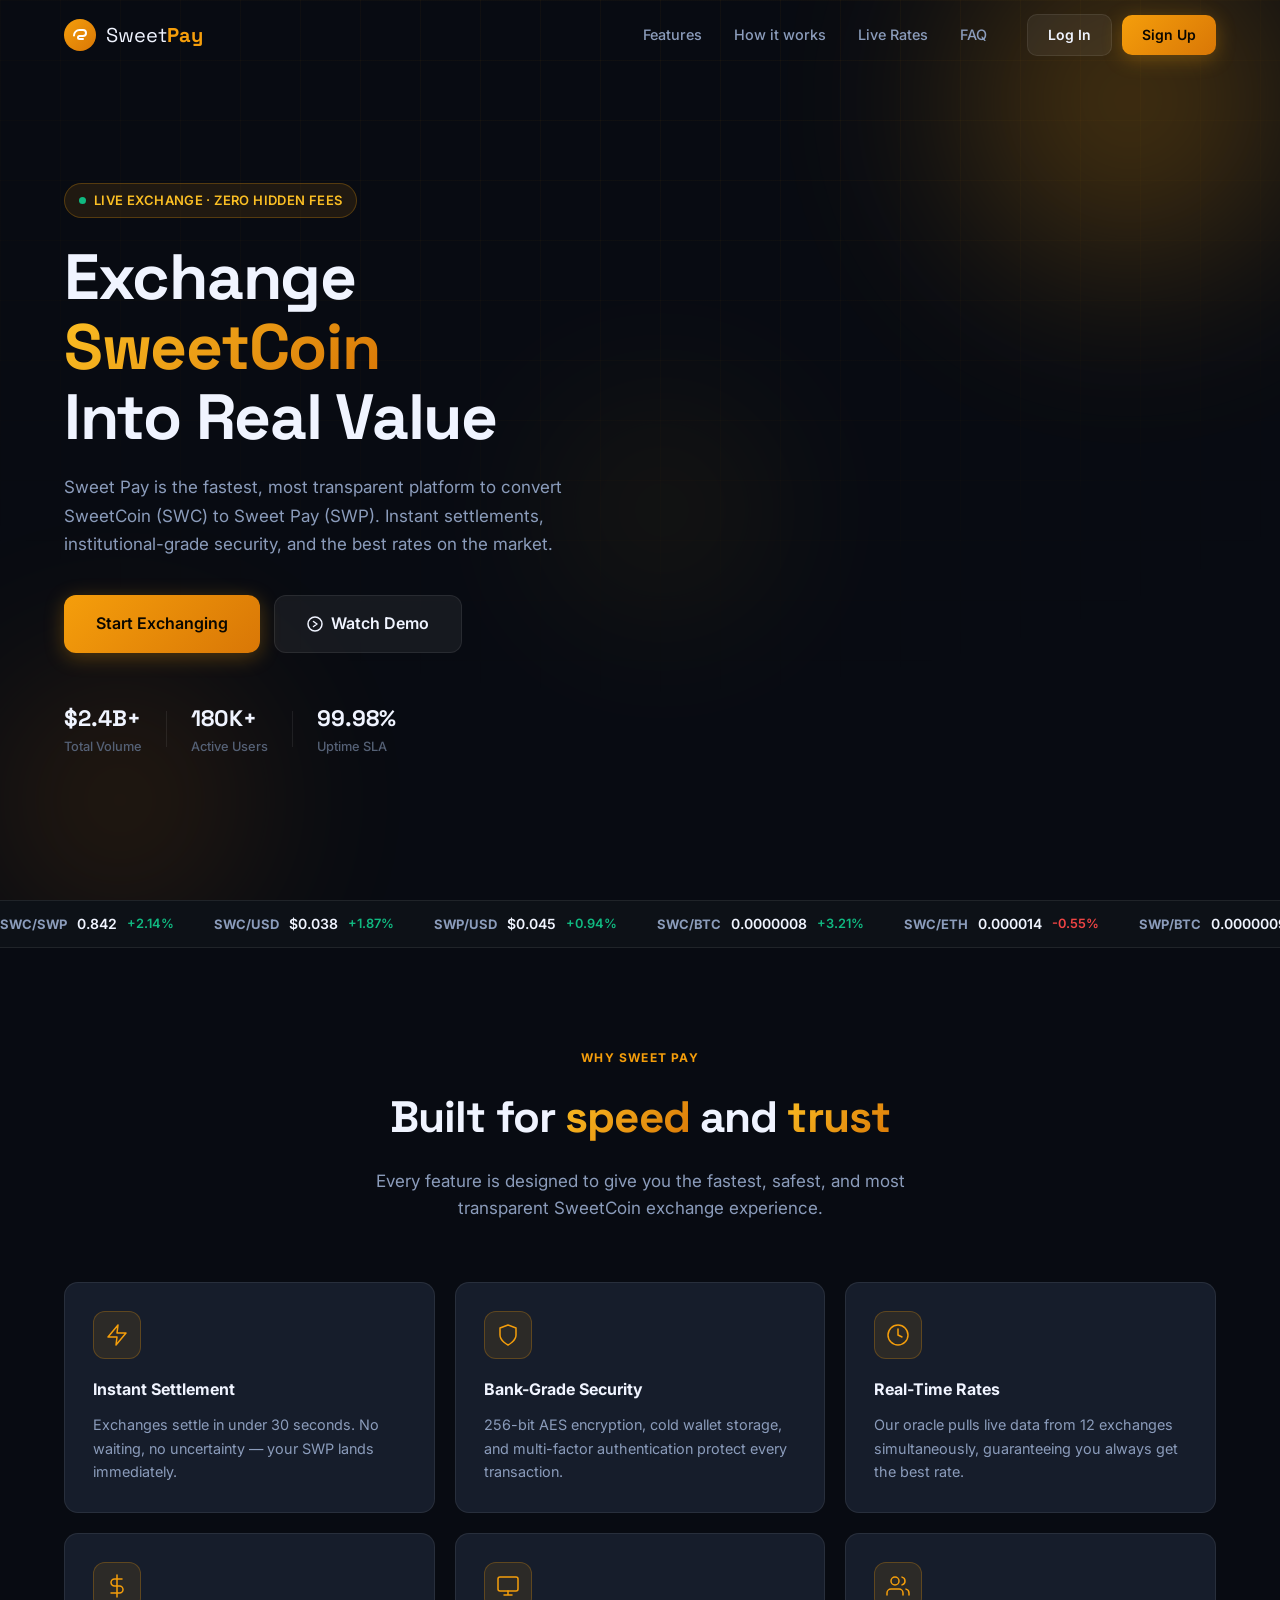
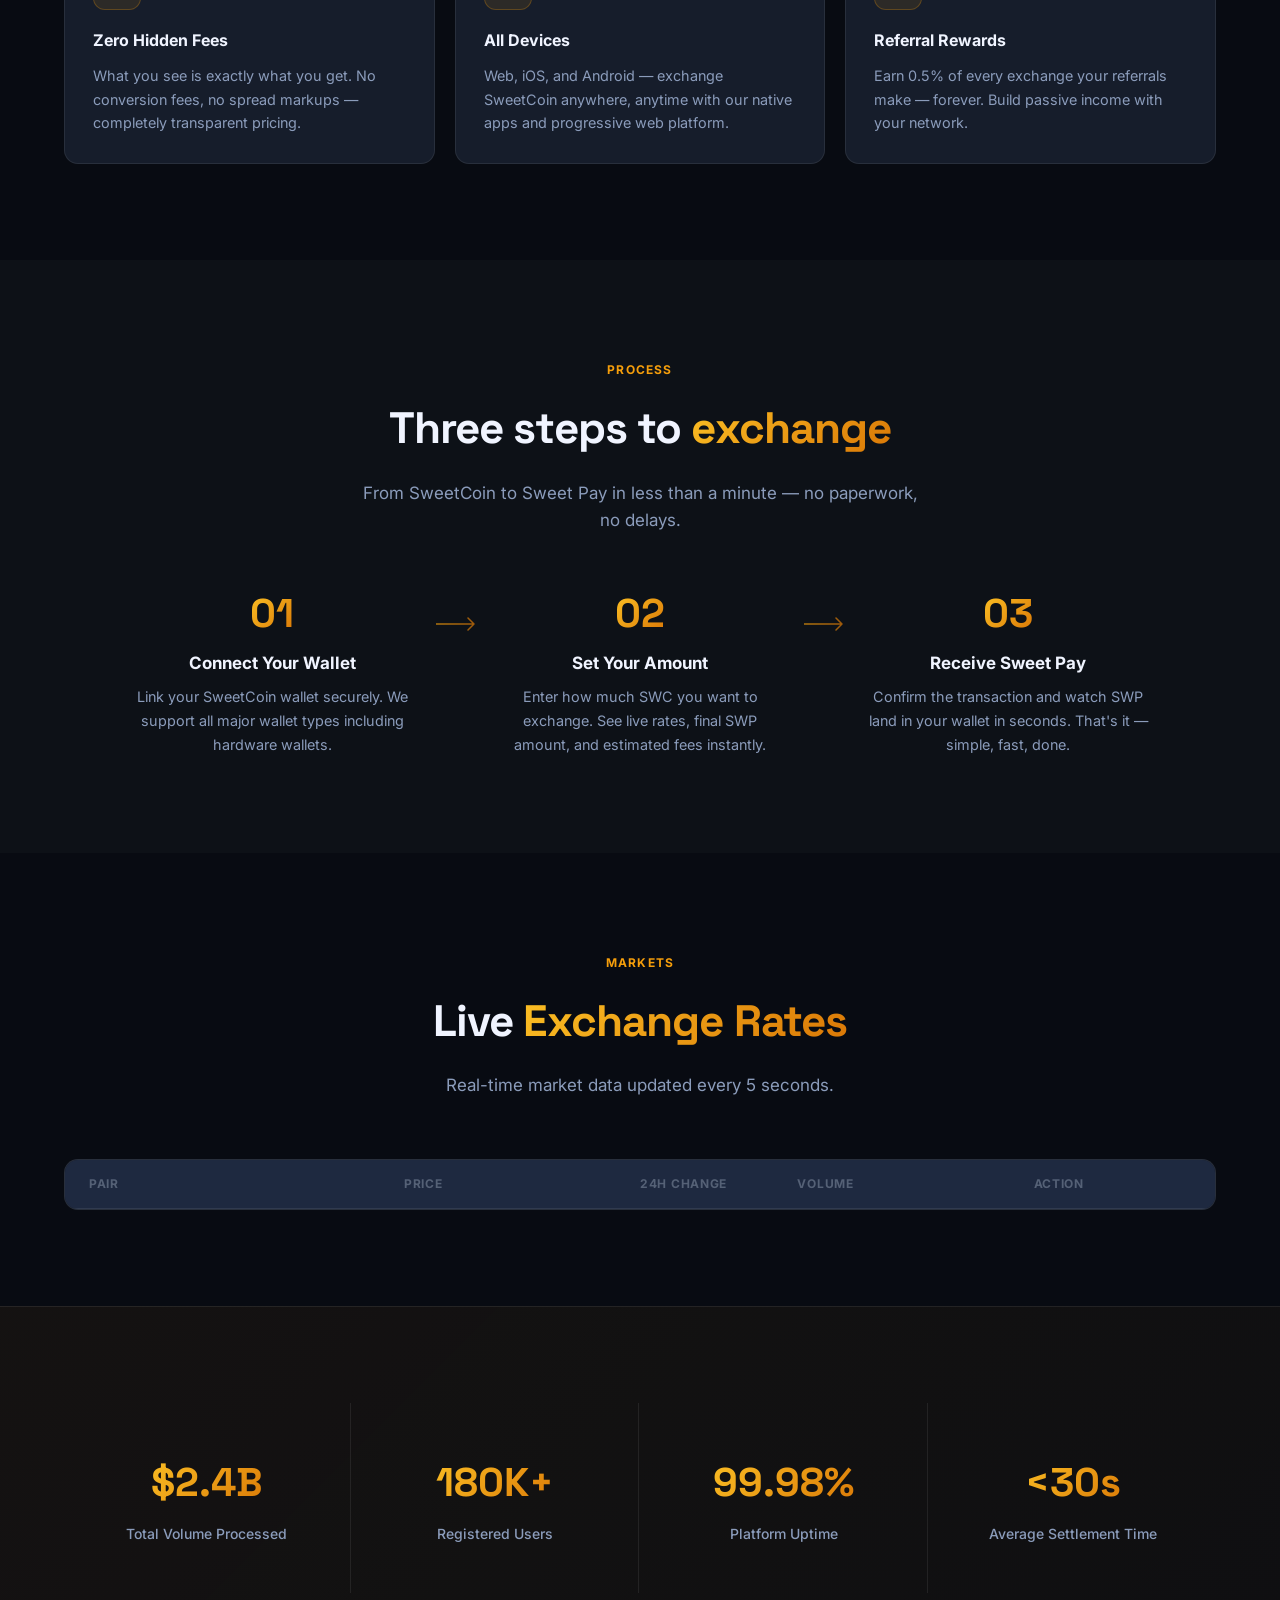
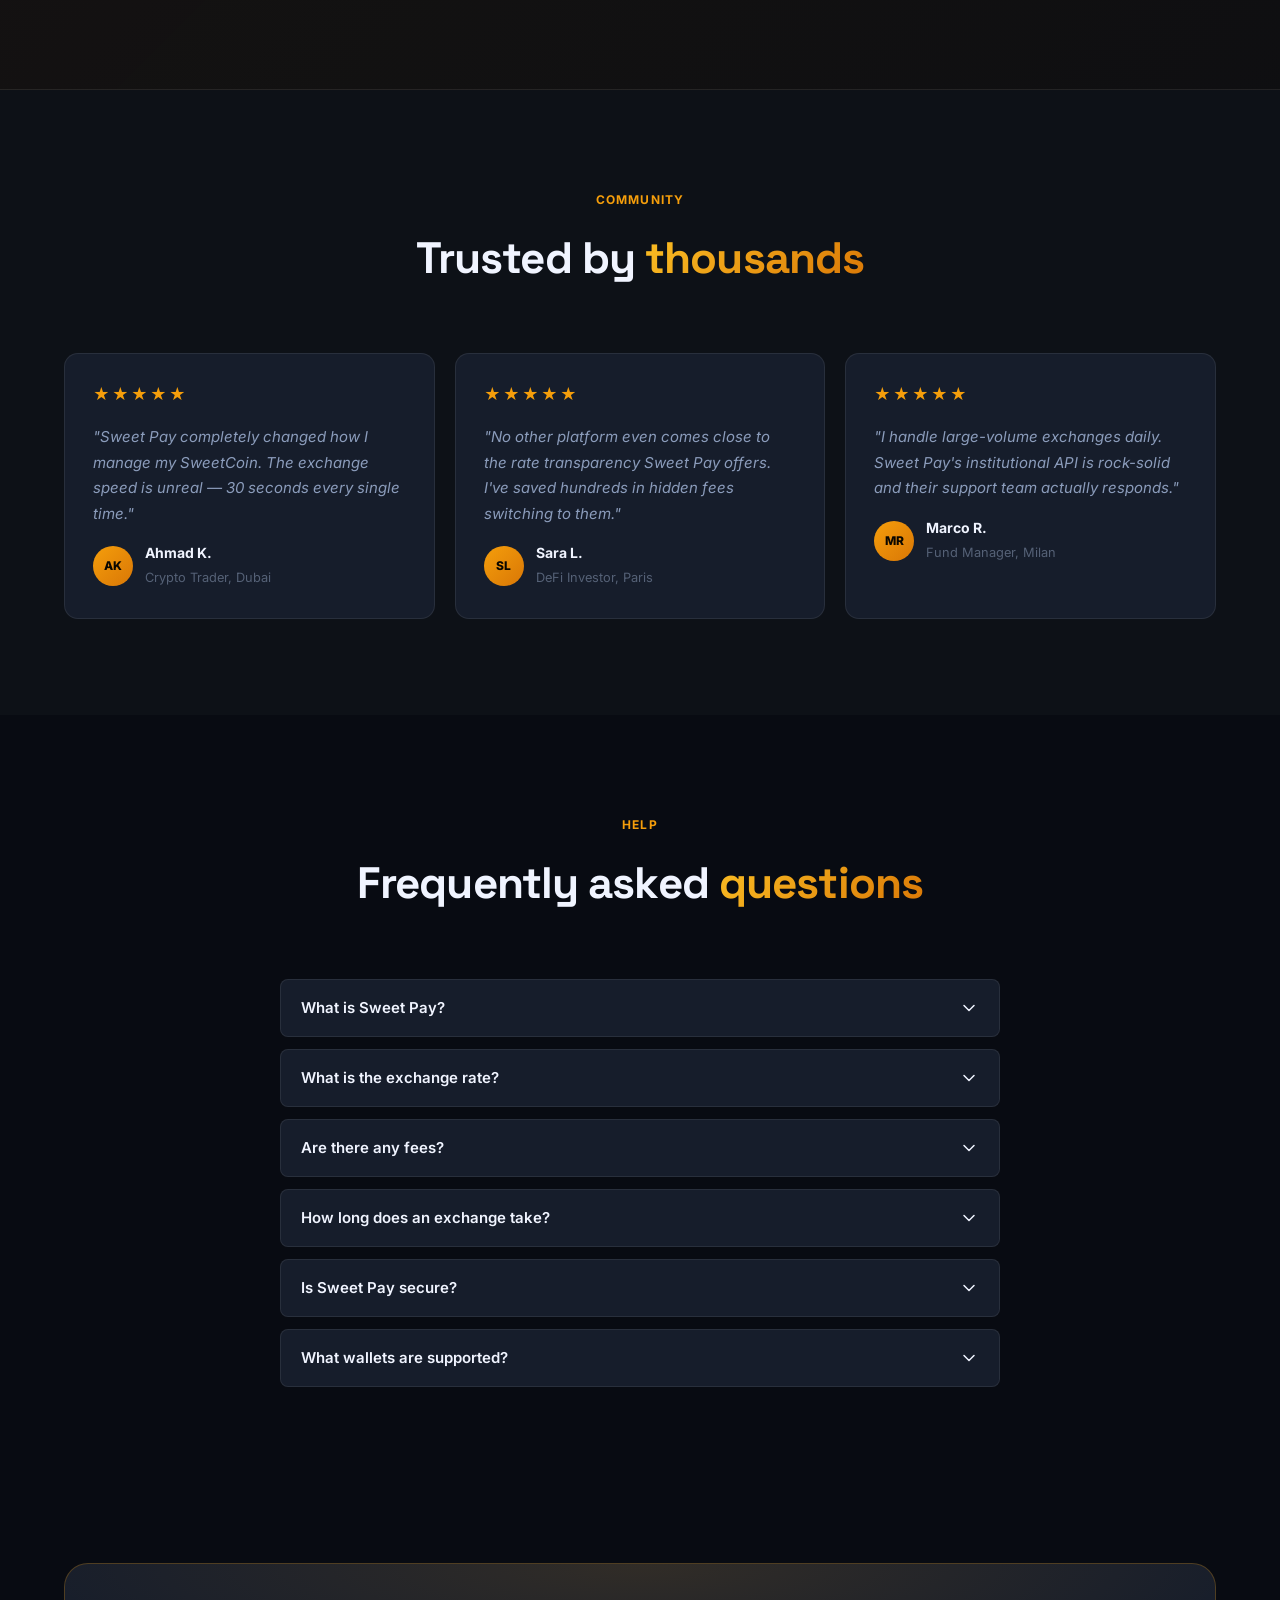
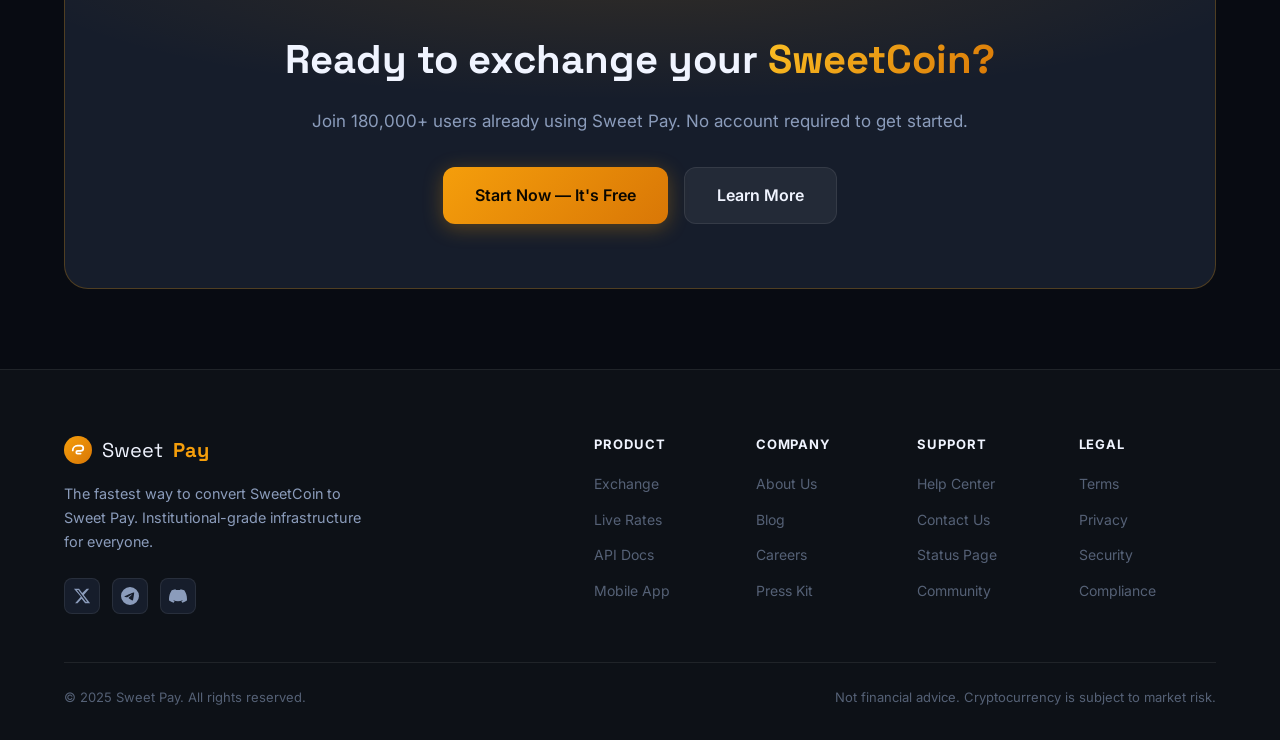
==== commit 4e26cc9e: "Remove Exchange Now widget from homepage" ====
--- a/index.html
+++ b/index.html
@@ -29,8 +29,8 @@
         <li><a href="#faq">FAQ</a></li>
       </ul>
       <div class="nav__actions" id="nav-actions">
-        <button class="btn btn--ghost" id="nav-login-btn">Log In</button>
-        <button class="btn btn--primary" id="nav-signup-btn">Sign Up</button>
+        <a href="login.html" class="btn btn--ghost">Log In</a>
+        <a href="register.html" class="btn btn--primary">Sign Up</a>
       </div>
       <button class="nav__burger" id="burger" aria-label="Menu">
         <span></span><span></span><span></span>
@@ -191,7 +191,7 @@
       </div>
     </div>
     <hr class="user-dropdown__divider"/>
-    <a href="#exchange" class="user-dropdown__item">Exchange</a>
+    <a href="card.html" class="user-dropdown__item">Exchange</a>
     <a href="#rates" class="user-dropdown__item">Live Rates</a>
     <hr class="user-dropdown__divider"/>
     <button class="user-dropdown__item user-dropdown__item--danger" id="logout-btn">Sign Out</button>
@@ -220,7 +220,7 @@
             Sweet Pay is the fastest, most transparent platform to convert SweetCoin (SWC) to Sweet Pay (SWP). Instant settlements, institutional-grade security, and the best rates on the market.
           </p>
           <div class="hero__cta">
-            <a href="#exchange" class="btn btn--primary btn--lg">Start Exchanging</a>
+            <a href="register.html" class="btn btn--primary btn--lg">Start Exchanging</a>
             <a href="#how" class="btn btn--ghost btn--lg">
               <svg width="16" height="16" viewBox="0 0 16 16" fill="none"><circle cx="8" cy="8" r="7" stroke="currentColor" stroke-width="1.5"/><path d="M6.5 5.5L10 8l-3.5 2.5" stroke="currentColor" stroke-width="1.5" stroke-linecap="round" stroke-linejoin="round"/></svg>
               Watch Demo
@@ -244,72 +244,6 @@
           </div>
         </div>
 
-        <!-- EXCHANGE WIDGET -->
-        <div class="widget" id="exchange" data-animate="fade-left">
-          <div class="widget__header">
-            <h3>Exchange Now</h3>
-            <div class="widget__rate-badge">
-              <span class="rate__live"></span>
-              Live Rate
-            </div>
-          </div>
-
-          <div class="widget__body">
-            <div class="field">
-              <label class="field__label">You Send</label>
-              <div class="field__input-wrap">
-                <input type="number" id="swc-input" class="field__input" placeholder="0.00" value="1000" />
-                <div class="field__token">
-                  <span class="token__icon token__icon--swc">SWC</span>
-                  <span class="token__name">SweetCoin</span>
-                </div>
-              </div>
-              <div class="field__balance">Balance: <span id="swc-balance">25,400.00</span> SWC</div>
-            </div>
-
-            <button class="swap-btn" id="swap-btn" title="Swap currencies">
-              <svg width="20" height="20" viewBox="0 0 20 20" fill="none"><path d="M5 7l-3 3 3 3M15 13l3-3-3-3M2 10h16" stroke="currentColor" stroke-width="1.5" stroke-linecap="round" stroke-linejoin="round"/></svg>
-            </button>
-
-            <div class="field">
-              <label class="field__label">You Receive</label>
-              <div class="field__input-wrap">
-                <input type="number" id="swp-output" class="field__input field__input--output" placeholder="0.00" readonly />
-                <div class="field__token">
-                  <span class="token__icon token__icon--swp">SWP</span>
-                  <span class="token__name">SweetPay</span>
-                </div>
-              </div>
-              <div class="field__balance">Balance: <span id="swp-balance">0.00</span> SWP</div>
-            </div>
-
-            <div class="widget__info">
-              <div class="info__row">
-                <span>Exchange Rate</span>
-                <span id="rate-display"><strong>1 SWC</strong> = <strong class="gradient-text" id="rate-val">0.842</strong> SWP</span>
-              </div>
-              <div class="info__row">
-                <span>Network Fee</span>
-                <span class="info__green">Free</span>
-              </div>
-              <div class="info__row">
-                <span>Settlement</span>
-                <span>~30 seconds</span>
-              </div>
-              <div class="info__row">
-                <span>You Save</span>
-                <span class="info__green" id="save-val">$0.00 vs competitors</span>
-              </div>
-            </div>
-
-            <button class="btn btn--primary btn--full" id="exchange-btn">
-              <svg width="18" height="18" viewBox="0 0 18 18" fill="none"><path d="M9 1v16M1 9h16" stroke="currentColor" stroke-width="1.5" stroke-linecap="round"/></svg>
-              Exchange Now
-            </button>
-
-            <p class="widget__note">By exchanging, you agree to our <a href="#">Terms of Service</a></p>
-          </div>
-        </div>
       </div>
     </div>
   </section>
@@ -585,7 +519,7 @@
           <h2>Ready to exchange your <span class="gradient-text">SweetCoin?</span></h2>
           <p>Join 180,000+ users already using Sweet Pay. No account required to get started.</p>
           <div class="cta-card__actions">
-            <a href="#exchange" class="btn btn--primary btn--lg">Start Now — It's Free</a>
+            <a href="register.html" class="btn btn--primary btn--lg">Start Now — It's Free</a>
             <a href="#features" class="btn btn--ghost btn--lg">Learn More</a>
           </div>
         </div>
